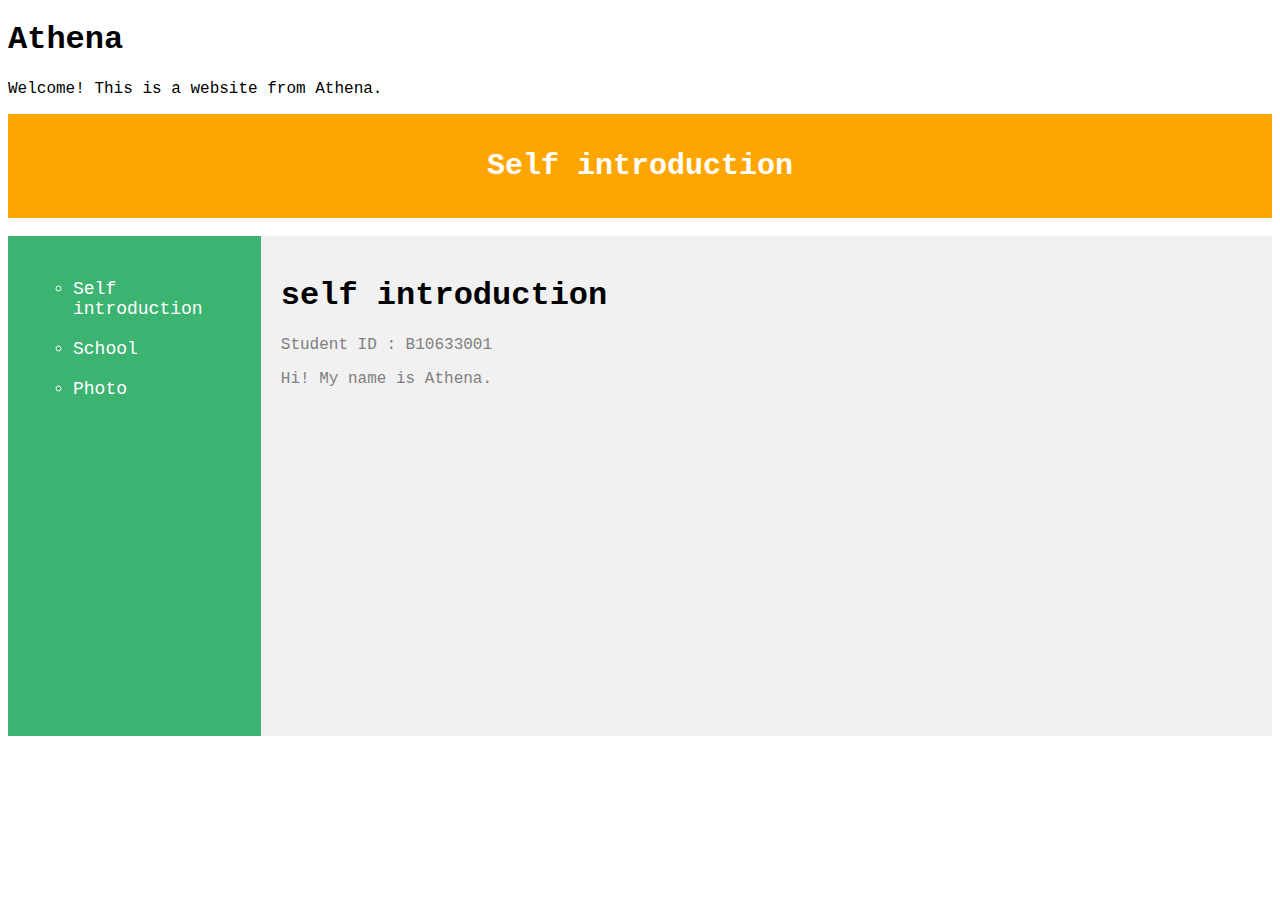
==== index.html @ b570f8cf "athena" ====
<!DOCTYPE html>
<html>
<head>
<meta name="viewport" content="width=device-width, initial-scale=1.0">
<title>Athena</title>
</head>
<body>
<meta charset="UTF-8">
<link rel="stylesheet" href="css.css">

<h1>Athena</h1>
<p>Welcome! This is a website from Athena.</p>

<header>
  <h2>Self introduction</h2>
</header>

<br>

<section>
  <nav>
    <ul style="list-style-type:circle;color: white;">
      <li><a href="index.html" style="color:white;">Self introduction</a></li>
      <br>
      <li><a href="practice2.html" style="color:white;">School</a></li>
      <br>
      <li><a href="practice3.html" style="color:white;">Photo</a></li>
    </ul>
  </nav>

  <article>
    <h1>self introduction</h1>
    <p class = "ID" >Student ID : B10633001</p>
    <p class = "ID" >Hi! My name is Athena.</p>
  </article>
</section>

</body>
</html>
---- css.css ----
a {
    text-decoration:none;
}

body {
  font-family:courier;
}
p {
  color: black;
}

p.ID {
  font-family:courier;
  color: gray;
}

* {
  box-sizing: border-box;
}

header {
  background-color: orange;
  padding: 10px;
  text-align: center;
  font-size: 20px;
  color: white;
}

nav {
  float: left;
  width: 20%;
  height: 500px;
  background: mediumseagreen;
  padding: 25px;
  font-size: 18px;
}

article {
  float: left;
  padding: 20px;
  width: 80%;
  background-color: #f1f1f1;
  height: 500px;
}

section:after {
  content: "";
  display: table;
  clear: both;
}

@media only screen and (max-width:1000px) {
  nav {
    width:100%;
    height:200px;
  }
  article, section {
    width:100%;

  }
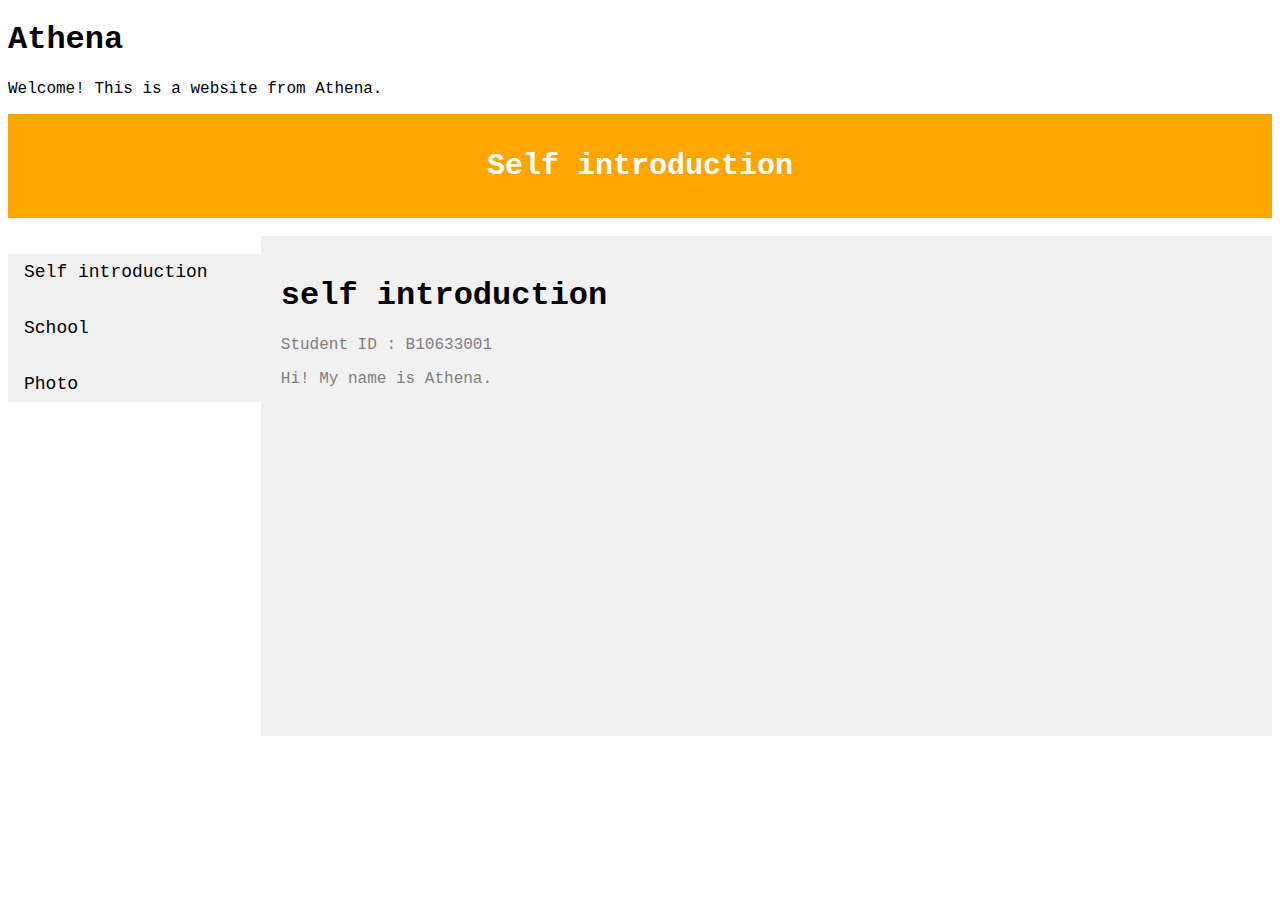
==== commit bdcce671: "athena" ====
--- a/index.html
+++ b/index.html
@@ -19,12 +19,12 @@
 
 <section>
   <nav>
-    <ul style="list-style-type:circle;color: white;">
-      <li><a href="index.html" style="color:white;">Self introduction</a></li>
+    <ul>
+      <li><a href="index.html">Self introduction</a></li>
       <br>
-      <li><a href="practice2.html" style="color:white;">School</a></li>
+      <li><a href="practice2.html">School</a></li>
       <br>
-      <li><a href="practice3.html" style="color:white;">Photo</a></li>
+      <li><a href="practice3.html">Photo</a></li>
     </ul>
   </nav>
 
@@ -36,4 +36,4 @@
 </section>
 
 </body>
-</html>+</html>
--- a/css.css
+++ b/css.css
@@ -30,8 +30,6 @@
   float: left;
   width: 20%;
   height: 500px;
-  background: mediumseagreen;
-  padding: 25px;
   font-size: 18px;
 }
 
@@ -46,7 +44,26 @@
 section:after {
   content: "";
   display: table;
-  clear: both;
+  clear: both
+}
+
+ul {
+  list-style-type: none;
+  padding: 0;
+  width: 100%;
+  background-color: #f1f1f1;
+}
+
+li a {
+  display: block;
+  color: #000;
+  padding: 8px 16px;
+  text-decoration: none;
+}
+
+li a:hover {
+  background-color: #555;
+  color: white;
 }
 
 @media only screen and (max-width:1000px) {
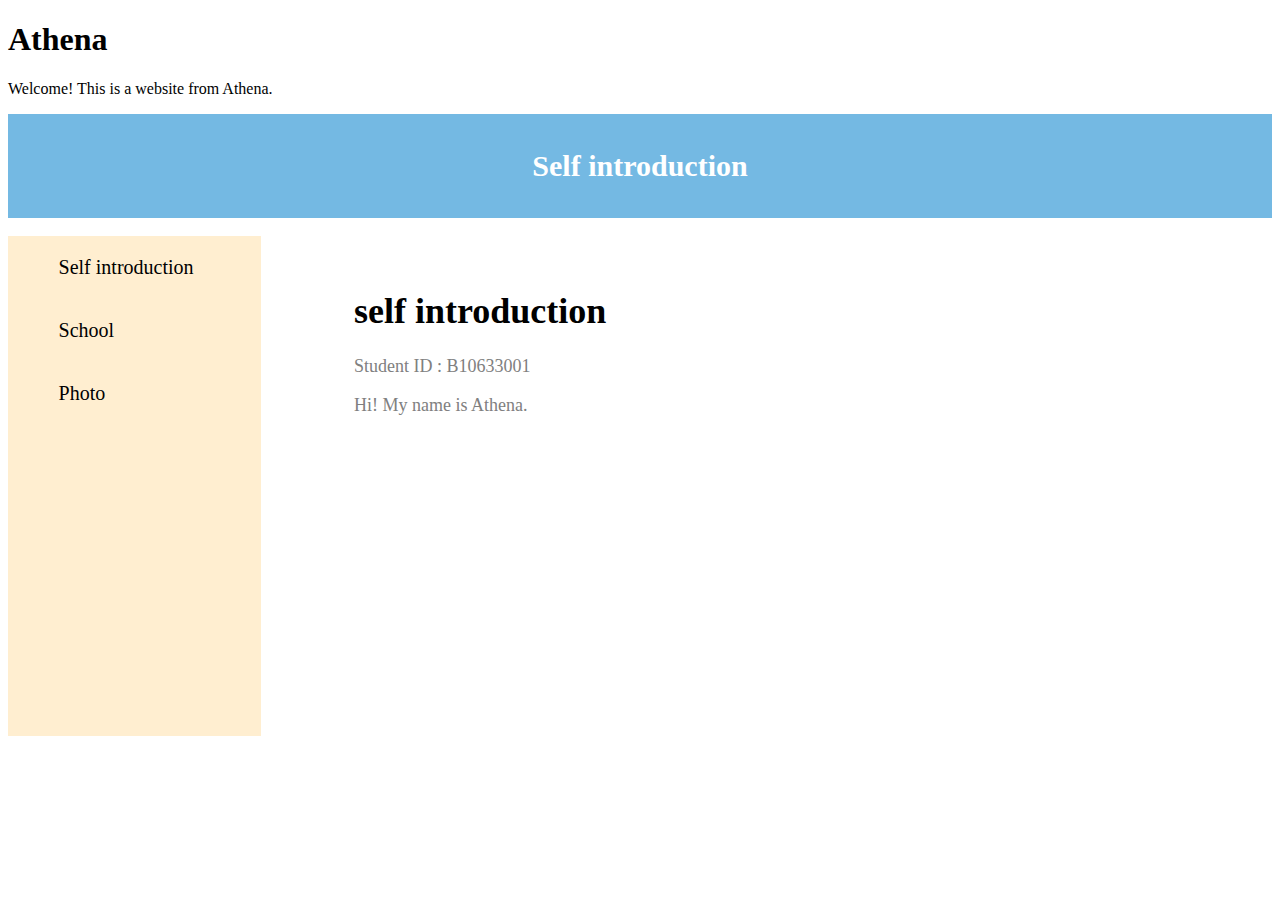
==== commit 170e319a: "athena" ====
--- a/index.html
+++ b/index.html
@@ -21,9 +21,7 @@
   <nav>
     <ul>
       <li><a href="index.html">Self introduction</a></li>
-      <br>
       <li><a href="practice2.html">School</a></li>
-      <br>
       <li><a href="practice3.html">Photo</a></li>
     </ul>
   </nav>
--- a/css.css
+++ b/css.css
@@ -1,16 +1,12 @@
-a {
-    text-decoration:none;
+body {
+  font-family:verdana;
 }
 
-body {
-  font-family:courier;
-}
 p {
   color: black;
 }
 
 p.ID {
-  font-family:courier;
   color: gray;
 }
 
@@ -19,7 +15,7 @@
 }
 
 header {
-  background-color: orange;
+  background-color: #74B9E3;
   padding: 10px;
   text-align: center;
   font-size: 20px;
@@ -29,49 +25,47 @@
 nav {
   float: left;
   width: 20%;
+  padding:0;
+  margin: 0;
   height: 500px;
-  font-size: 18px;
+  font-size: 20px;
+  background-color: #FFEED0;
 }
 
 article {
-  float: left;
-  padding: 20px;
-  width: 80%;
-  background-color: #f1f1f1;
+  float: right;
+  padding: 30px;
+  width: 75%;
+  font-size: 18px;
+  background-color: white;
   height: 500px;
-}
-
-section:after {
-  content: "";
-  display: table;
-  clear: both
 }
 
 ul {
   list-style-type: none;
+  margin: 0;
   padding: 0;
-  width: 100%;
-  background-color: #f1f1f1;
 }
 
 li a {
   display: block;
-  color: #000;
-  padding: 8px 16px;
+  color: black;
+  padding:20px 20%;
   text-decoration: none;
 }
 
 li a:hover {
-  background-color: #555;
+  display: block;
+  padding:20px 20%;
+  background-color: #C2966B;
   color: white;
 }
 
 @media only screen and (max-width:1000px) {
   nav {
     width:100%;
-    height:200px;
+    height:185px;
   }
   article, section {
     width:100%;
-
   }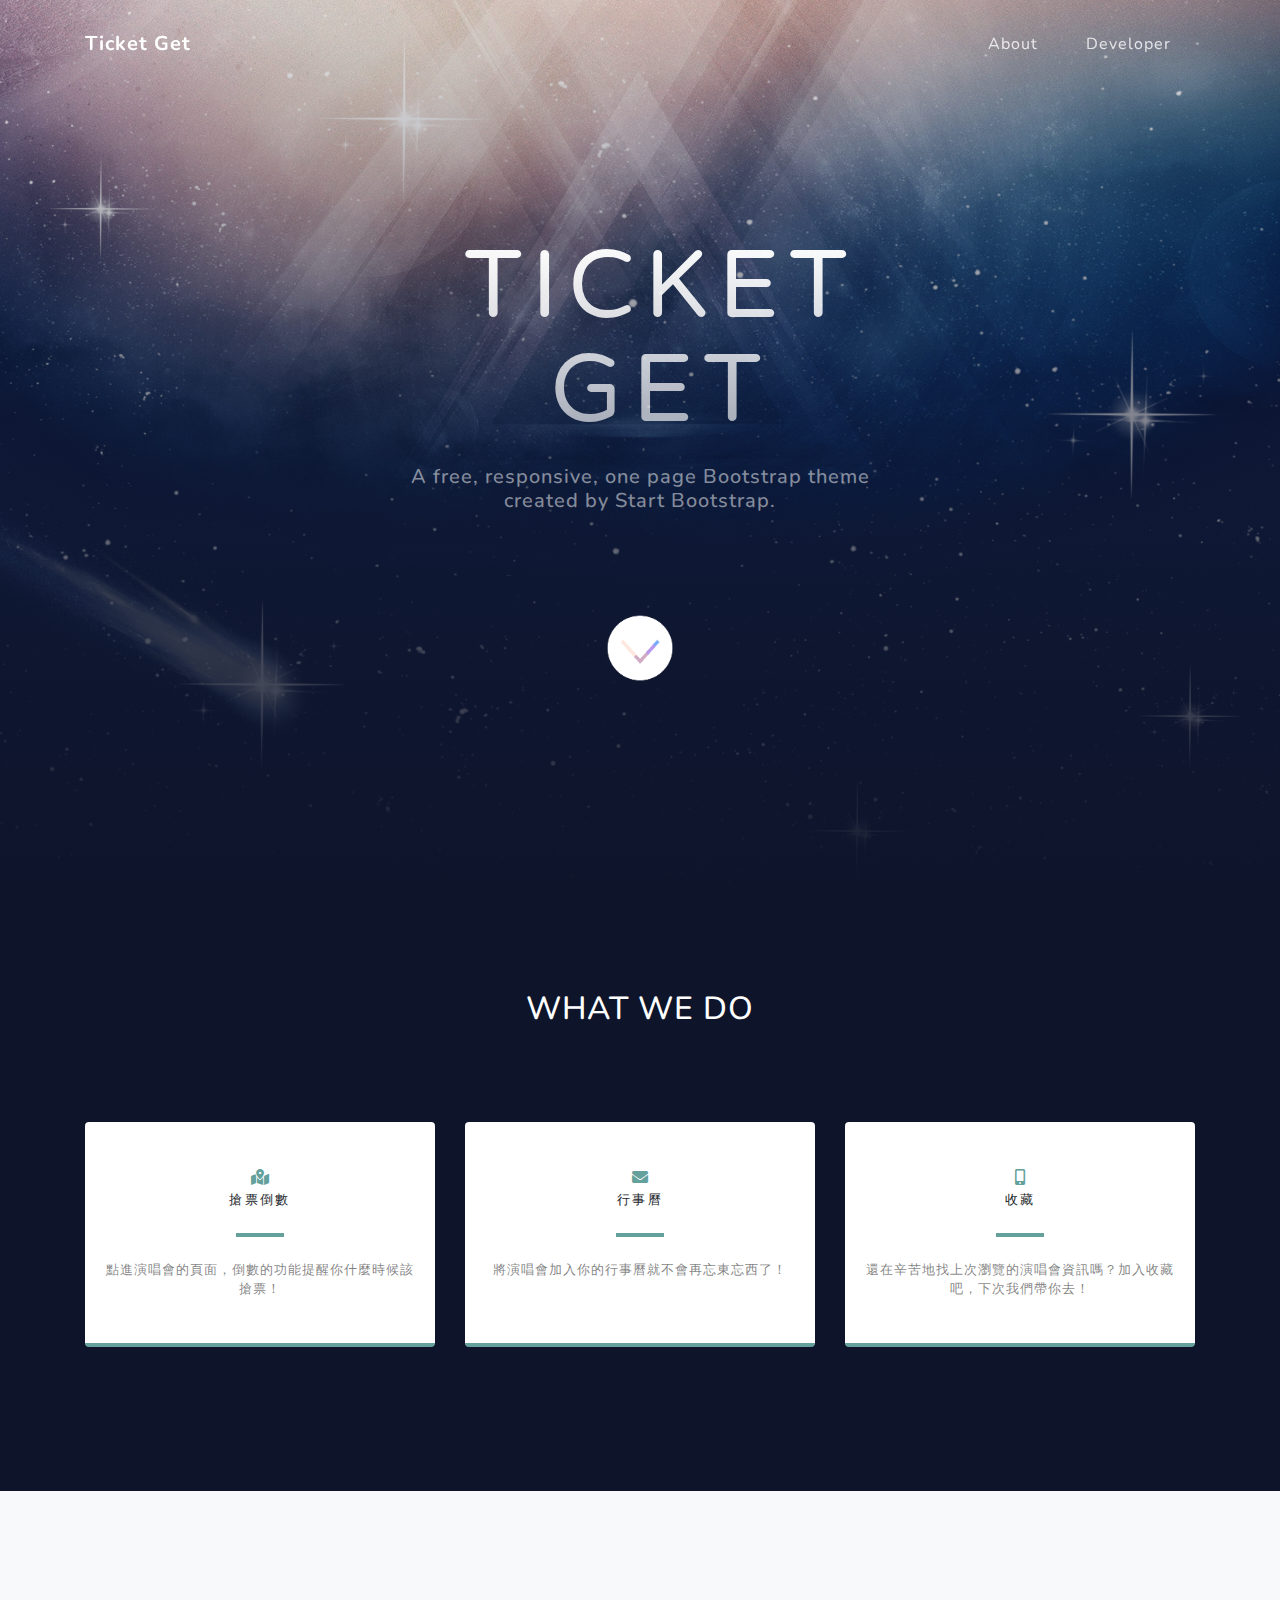
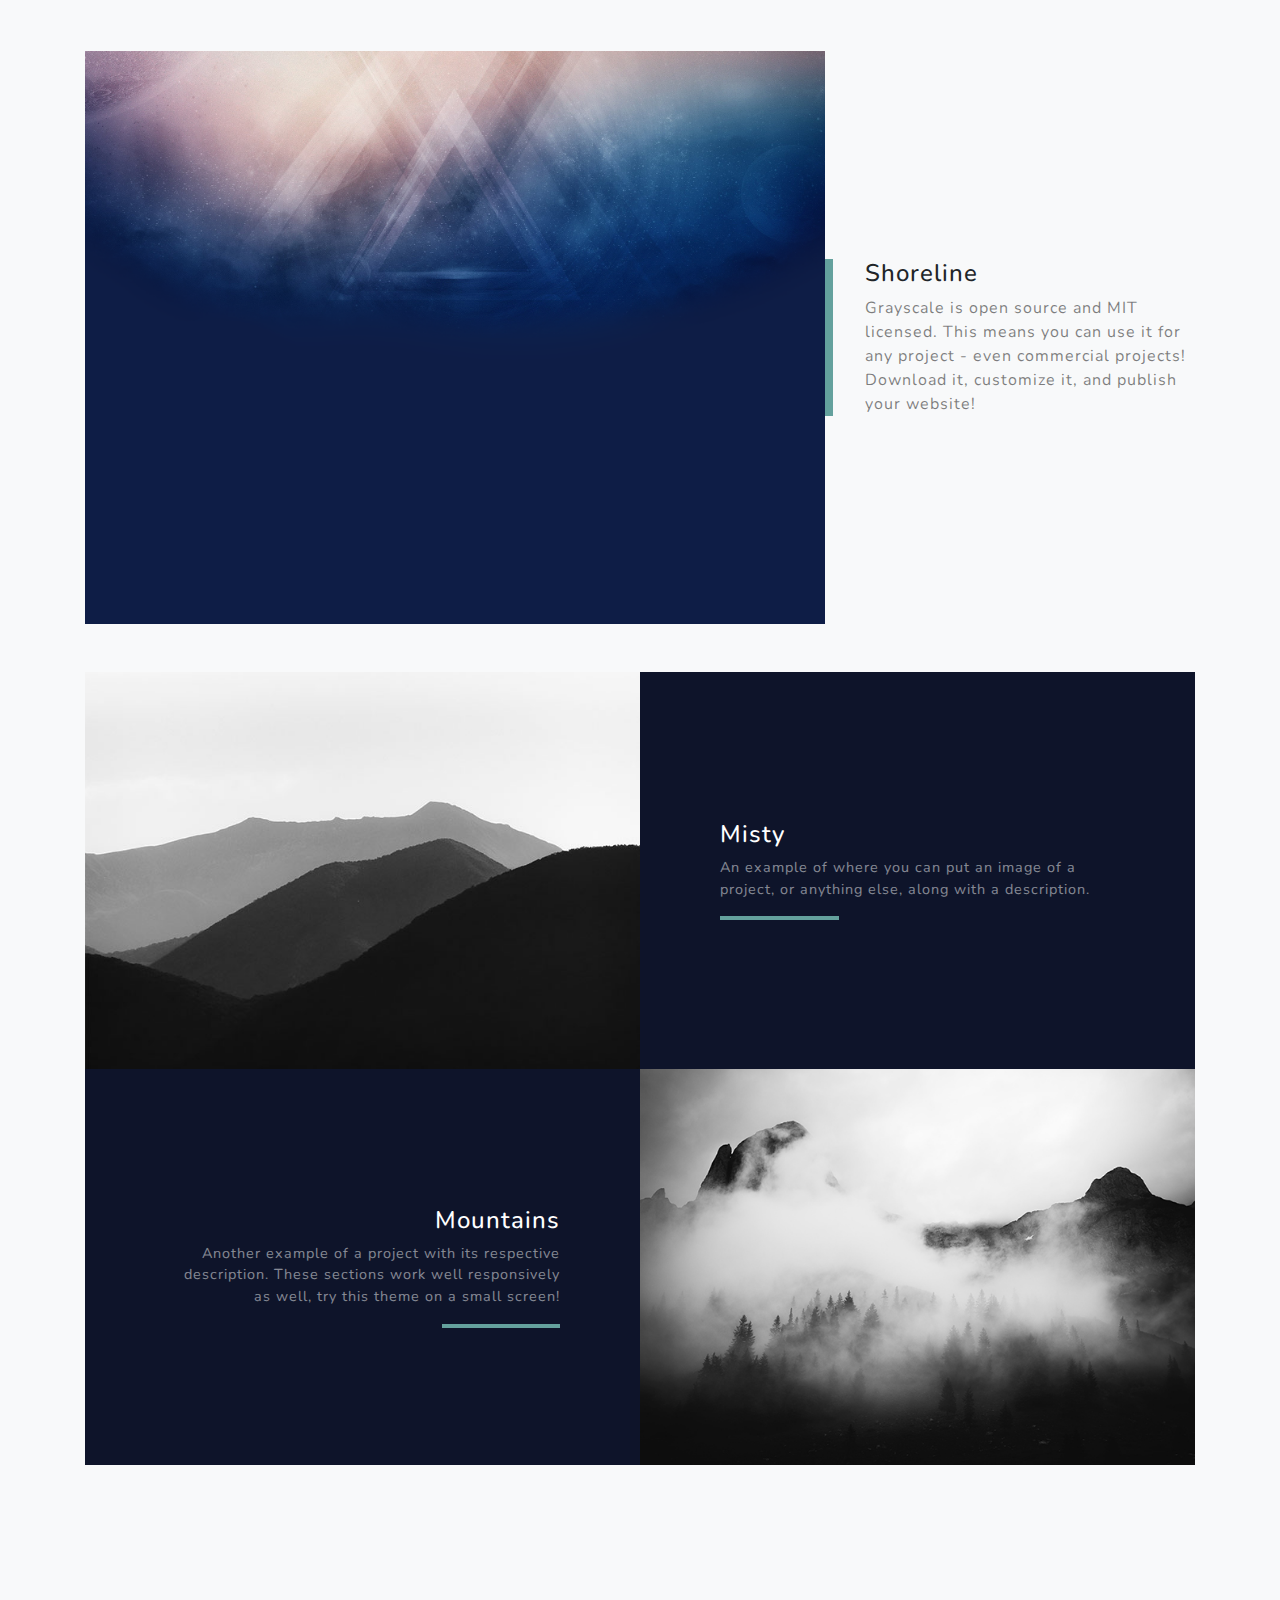
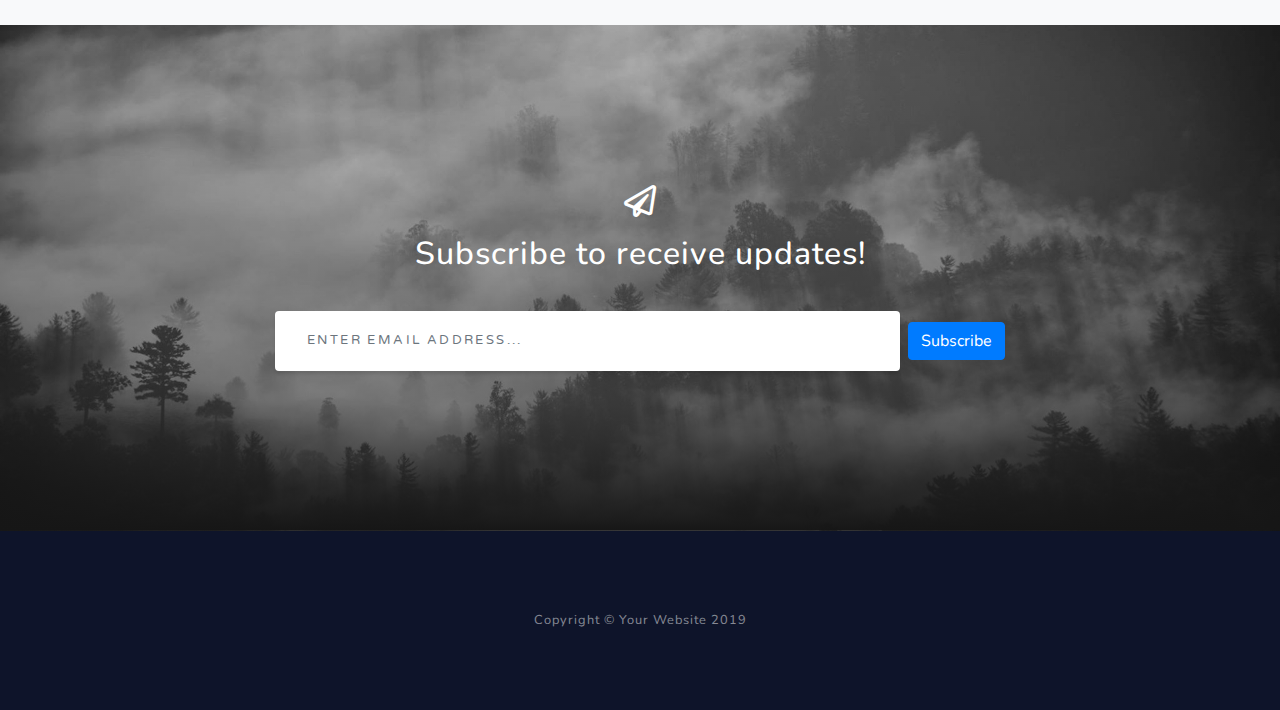
==== commit af3f8620: "athena" ====
--- a/index.html
+++ b/index.html
@@ -1,37 +1,209 @@
 <!DOCTYPE html>
-<html>
+<html lang="en">
+
 <head>
-<meta name="viewport" content="width=device-width, initial-scale=1.0">
-<title>Athena</title>
+
+  <meta charset="utf-8">
+  <meta name="viewport" content="width=device-width, initial-scale=1, shrink-to-fit=no">
+  <meta name="description" content="">
+  <meta name="author" content="">
+
+  <title>Ticket Get</title>
+
+  <!-- Bootstrap core CSS -->
+  <link href="vendor/bootstrap/css/bootstrap.min.css" rel="stylesheet">
+
+  <!-- Custom fonts for this template -->
+  <link href="vendor/fontawesome-free/css/all.min.css" rel="stylesheet">
+  <link href="https://fonts.googleapis.com/css?family=Varela+Round" rel="stylesheet">
+  <link href="https://fonts.googleapis.com/css?family=Nunito:200,200i,300,300i,400,400i,600,600i,700,700i,800,800i,900,900i" rel="stylesheet">
+
+  <!-- Custom styles for this template -->
+  <link href="css/grayscale.min.css" rel="stylesheet">
+
 </head>
-<body>
-<meta charset="UTF-8">
-<link rel="stylesheet" href="css.css">
-
-<h1>Athena</h1>
-<p>Welcome! This is a website from Athena.</p>
-
-<header>
-  <h2>Self introduction</h2>
-</header>
-
-<br>
-
-<section>
-  <nav>
-    <ul>
-      <li><a href="index.html">Self introduction</a></li>
-      <li><a href="practice2.html">School</a></li>
-      <li><a href="practice3.html">Photo</a></li>
-    </ul>
+
+<body id="page-top">
+
+  <!-- Navigation -->
+  <nav class="navbar navbar-expand-lg navbar-light fixed-top" id="mainNav">
+    <div class="container">
+      <a class="navbar-brand js-scroll-trigger" href="#page-top">Ticket Get</a>
+      <button class="navbar-toggler navbar-toggler-right" type="button" data-toggle="collapse" data-target="#navbarResponsive" aria-controls="navbarResponsive" aria-expanded="false" aria-label="Toggle navigation">
+        Menu
+        <i class="fas fa-bars"></i>
+      </button>
+      <div class="collapse navbar-collapse" id="navbarResponsive">
+        <ul class="navbar-nav ml-auto">
+          <li class="nav-item">
+            <a class="nav-link js-scroll-trigger" href="#about">About</a>
+          </li>
+          <li class="nav-item">
+            <a class="nav-link js-scroll-trigger" href="#projects">Developer</a>
+          </li>
+        </ul>
+      </div>
+    </div>
   </nav>
 
-  <article>
-    <h1>self introduction</h1>
-    <p class = "ID" >Student ID : B10633001</p>
-    <p class = "ID" >Hi! My name is Athena.</p>
-  </article>
-</section>
+  <!-- Header -->
+  <header class="masthead">
+    <div class="container d-flex h-100 align-items-center">
+      <div class="mx-auto text-center">
+        <h1 class="mx-auto my-0 text-uppercase">Ticket <br>Get</h1><br>
+        <h2 class="text-white-50 mx-auto mt-2 mb-5">A free, responsive, one page Bootstrap theme created by Start Bootstrap.</h2>
+        <a href="#about" class="js-scroll-trigger" id="slide-bottom"><img src="wpoint.png" width="180px"></a>
+      </div>
+    </div>
+  </header>
+
+  <!-- About Section -->
+  <section id="about" class="about-section text-center">
+    <div class="container">
+      <div class="row">
+        <div class="col-lg-8 mx-auto">
+          <h2 class="text-white mb-4">WHAT WE DO</h2>
+        </div>
+        </div>
+        </div>
+
+    <section class="contact-section bg-black">
+    <div class="container">
+
+      <div class="row">
+
+      <div class="col-md-4 mb-3 mb-md-0">
+          <div class="card py-4 h-100">
+            <div class="card-body text-center">
+              <i class="fas fa-map-marked-alt text-primary mb-2"></i>
+              <h4 class="text-uppercase m-0">搶票倒數</h4>
+              <hr class="my-4">
+              <div class="small text-black-50">點進演唱會的頁面，倒數的功能提醒你什麼時候該搶票！</div>
+            </div>
+          </div>
+        </div>
+
+        <div class="col-md-4 mb-3 mb-md-0">
+          <div class="card py-4 h-100">
+            <div class="card-body text-center">
+              <i class="fas fa-envelope text-primary mb-2"></i>
+              <h4 class="text-uppercase m-0">行事曆</h4>
+              <hr class="my-4">
+              <div class="small text-black-50">
+                <a>將演唱會加入你的行事曆就不會再忘東忘西了！</a>
+              </div>
+            </div>
+          </div>
+        </div>
+
+        <div class="col-md-4 mb-3 mb-md-0">
+          <div class="card py-4 h-100">
+            <div class="card-body text-center">
+              <i class="fas fa-mobile-alt text-primary mb-2"></i>
+              <h4 class="text-uppercase m-0">收藏</h4>
+              <hr class="my-4">
+              <div class="small text-black-50">還在辛苦地找上次瀏覽的演唱會資訊嗎？加入收藏吧，下次我們帶你去！</div>
+            </div>
+          </div>
+        </div>
+
+      </div>
+      </div>
+      <br><br><br><br><br><br>
+  </section>
+
+  <!-- Projects Section -->
+  <section id="projects" class="projects-section bg-light">
+    <div class="container">
+
+      <!-- Featured Project Row -->
+      <div class="row align-items-center no-gutters mb-4 mb-lg-5">
+        <div class="col-xl-8 col-lg-7">
+          <img class="img-fluid mb-3 mb-lg-0" src="img/bg-masthead.jpg" alt="">
+        </div>
+        <div class="col-xl-4 col-lg-5">
+          <div class="featured-text text-center text-lg-left">
+            <h4>Shoreline</h4>
+            <p class="text-black-50 mb-0">Grayscale is open source and MIT licensed. This means you can use it for any project - even commercial projects! Download it, customize it, and publish your website!</p>
+          </div>
+        </div>
+      </div>
+
+      <!-- Project One Row -->
+      <div class="row justify-content-center no-gutters mb-5 mb-lg-0">
+        <div class="col-lg-6">
+          <img class="img-fluid" src="img/demo-image-01.jpg" alt="">
+        </div>
+        <div class="col-lg-6">
+          <div class="bg-black text-center h-100 project">
+            <div class="d-flex h-100">
+              <div class="project-text w-100 my-auto text-center text-lg-left">
+                <h4 class="text-white">Misty</h4>
+                <p class="mb-0 text-white-50">An example of where you can put an image of a project, or anything else, along with a description.</p>
+                <hr class="d-none d-lg-block mb-0 ml-0">
+              </div>
+            </div>
+          </div>
+        </div>
+      </div>
+
+      <!-- Project Two Row -->
+      <div class="row justify-content-center no-gutters">
+        <div class="col-lg-6">
+          <img class="img-fluid" src="img/demo-image-02.jpg" alt="">
+        </div>
+        <div class="col-lg-6 order-lg-first">
+          <div class="bg-black text-center h-100 project">
+            <div class="d-flex h-100">
+              <div class="project-text w-100 my-auto text-center text-lg-right">
+                <h4 class="text-white">Mountains</h4>
+                <p class="mb-0 text-white-50">Another example of a project with its respective description. These sections work well responsively as well, try this theme on a small screen!</p>
+                <hr class="d-none d-lg-block mb-0 mr-0">
+              </div>
+            </div>
+          </div>
+        </div>
+      </div>
+
+    </div>
+  </section>
+
+  <!-- Signup Section -->
+  <section id="signup" class="signup-section">
+    <div class="container">
+      <div class="row">
+        <div class="col-md-10 col-lg-8 mx-auto text-center">
+
+          <i class="far fa-paper-plane fa-2x mb-2 text-white"></i>
+          <h2 class="text-white mb-5">Subscribe to receive updates!</h2>
+
+          <form class="form-inline d-flex">
+            <input type="email" class="form-control flex-fill mr-0 mr-sm-2 mb-3 mb-sm-0" id="inputEmail" placeholder="Enter email address...">
+            <button type="submit" class="btn btn-primary mx-auto">Subscribe</button>
+          </form>
+
+        </div>
+      </div>
+    </div>
+  </section>
+
+  <!-- Footer -->
+  <footer class="bg-black small text-center text-white-50">
+    <div class="container">
+      Copyright &copy; Your Website 2019
+    </div>
+  </footer>
+
+  <!-- Bootstrap core JavaScript -->
+  <script src="vendor/jquery/jquery.min.js"></script>
+  <script src="vendor/bootstrap/js/bootstrap.bundle.min.js"></script>
+
+  <!-- Plugin JavaScript -->
+  <script src="vendor/jquery-easing/jquery.easing.min.js"></script>
+
+  <!-- Custom scripts for this template -->
+  <script src="js/grayscale.min.js"></script>
 
 </body>
+
 </html>
--- a/vendor/fontawesome-free/css/all.min.css
+++ b/vendor/fontawesome-free/css/all.min.css
@@ -0,0 +1,5 @@
+/*!
+ * Font Awesome Free 5.8.1 by @fontawesome - https://fontawesome.com
+ * License - https://fontawesome.com/license/free (Icons: CC BY 4.0, Fonts: SIL OFL 1.1, Code: MIT License)
+ */
+.fa,.fab,.fal,.far,.fas{-moz-osx-font-smoothing:grayscale;-webkit-font-smoothing:antialiased;display:inline-block;font-style:normal;font-variant:normal;text-rendering:auto;line-height:1}.fa-lg{font-size:1.33333em;line-height:.75em;vertical-align:-.0667em}.fa-xs{font-size:.75em}.fa-sm{font-size:.875em}.fa-1x{font-size:1em}.fa-2x{font-size:2em}.fa-3x{font-size:3em}.fa-4x{font-size:4em}.fa-5x{font-size:5em}.fa-6x{font-size:6em}.fa-7x{font-size:7em}.fa-8x{font-size:8em}.fa-9x{font-size:9em}.fa-10x{font-size:10em}.fa-fw{text-align:center;width:1.25em}.fa-ul{list-style-type:none;margin-left:2.5em;padding-left:0}.fa-ul>li{position:relative}.fa-li{left:-2em;position:absolute;text-align:center;width:2em;line-height:inherit}.fa-border{border:.08em solid #eee;border-radius:.1em;padding:.2em .25em .15em}.fa-pull-left{float:left}.fa-pull-right{float:right}.fa.fa-pull-left,.fab.fa-pull-left,.fal.fa-pull-left,.far.fa-pull-left,.fas.fa-pull-left{margin-right:.3em}.fa.fa-pull-right,.fab.fa-pull-right,.fal.fa-pull-right,.far.fa-pull-right,.fas.fa-pull-right{margin-left:.3em}.fa-spin{animation:fa-spin 2s infinite linear}.fa-pulse{animation:fa-spin 1s infinite steps(8)}@keyframes fa-spin{0%{transform:rotate(0deg)}to{transform:rotate(1turn)}}.fa-rotate-90{-ms-filter:"progid:DXImageTransform.Microsoft.BasicImage(rotation=1)";transform:rotate(90deg)}.fa-rotate-180{-ms-filter:"progid:DXImageTransform.Microsoft.BasicImage(rotation=2)";transform:rotate(180deg)}.fa-rotate-270{-ms-filter:"progid:DXImageTransform.Microsoft.BasicImage(rotation=3)";transform:rotate(270deg)}.fa-flip-horizontal{-ms-filter:"progid:DXImageTransform.Microsoft.BasicImage(rotation=0, mirror=1)";transform:scaleX(-1)}.fa-flip-vertical{transform:scaleY(-1)}.fa-flip-both,.fa-flip-horizontal.fa-flip-vertical,.fa-flip-vertical{-ms-filter:"progid:DXImageTransform.Microsoft.BasicImage(rotation=2, mirror=1)"}.fa-flip-both,.fa-flip-horizontal.fa-flip-vertical{transform:scale(-1)}:root .fa-flip-both,:root .fa-flip-horizontal,:root .fa-flip-vertical,:root .fa-rotate-90,:root .fa-rotate-180,:root .fa-rotate-270{filter:none}.fa-stack{display:inline-block;height:2em;line-height:2em;position:relative;vertical-align:middle;width:2.5em}.fa-stack-1x,.fa-stack-2x{left:0;position:absolute;text-align:center;width:100%}.fa-stack-1x{line-height:inherit}.fa-stack-2x{font-size:2em}.fa-inverse{color:#fff}.fa-500px:before{content:"\f26e"}.fa-accessible-icon:before{content:"\f368"}.fa-accusoft:before{content:"\f369"}.fa-acquisitions-incorporated:before{content:"\f6af"}.fa-ad:before{content:"\f641"}.fa-address-book:before{content:"\f2b9"}.fa-address-card:before{content:"\f2bb"}.fa-adjust:before{content:"\f042"}.fa-adn:before{content:"\f170"}.fa-adobe:before{content:"\f778"}.fa-adversal:before{content:"\f36a"}.fa-affiliatetheme:before{content:"\f36b"}.fa-air-freshener:before{content:"\f5d0"}.fa-airbnb:before{content:"\f834"}.fa-algolia:before{content:"\f36c"}.fa-align-center:before{content:"\f037"}.fa-align-justify:before{content:"\f039"}.fa-align-left:before{content:"\f036"}.fa-align-right:before{content:"\f038"}.fa-alipay:before{content:"\f642"}.fa-allergies:before{content:"\f461"}.fa-amazon:before{content:"\f270"}.fa-amazon-pay:before{content:"\f42c"}.fa-ambulance:before{content:"\f0f9"}.fa-american-sign-language-interpreting:before{content:"\f2a3"}.fa-amilia:before{content:"\f36d"}.fa-anchor:before{content:"\f13d"}.fa-android:before{content:"\f17b"}.fa-angellist:before{content:"\f209"}.fa-angle-double-down:before{content:"\f103"}.fa-angle-double-left:before{content:"\f100"}.fa-angle-double-right:before{content:"\f101"}.fa-angle-double-up:before{content:"\f102"}.fa-angle-down:before{content:"\f107"}.fa-angle-left:before{content:"\f104"}.fa-angle-right:before{content:"\f105"}.fa-angle-up:before{content:"\f106"}.fa-angry:before{content:"\f556"}.fa-angrycreative:before{content:"\f36e"}.fa-angular:before{content:"\f420"}.fa-ankh:before{content:"\f644"}.fa-app-store:before{content:"\f36f"}.fa-app-store-ios:before{content:"\f370"}.fa-apper:before{content:"\f371"}.fa-apple:before{content:"\f179"}.fa-apple-alt:before{content:"\f5d1"}.fa-apple-pay:before{content:"\f415"}.fa-archive:before{content:"\f187"}.fa-archway:before{content:"\f557"}.fa-arrow-alt-circle-down:before{content:"\f358"}.fa-arrow-alt-circle-left:before{content:"\f359"}.fa-arrow-alt-circle-right:before{content:"\f35a"}.fa-arrow-alt-circle-up:before{content:"\f35b"}.fa-arrow-circle-down:before{content:"\f0ab"}.fa-arrow-circle-left:before{content:"\f0a8"}.fa-arrow-circle-right:before{content:"\f0a9"}.fa-arrow-circle-up:before{content:"\f0aa"}.fa-arrow-down:before{content:"\f063"}.fa-arrow-left:before{content:"\f060"}.fa-arrow-right:before{content:"\f061"}.fa-arrow-up:before{content:"\f062"}.fa-arrows-alt:before{content:"\f0b2"}.fa-arrows-alt-h:before{content:"\f337"}.fa-arrows-alt-v:before{content:"\f338"}.fa-artstation:before{content:"\f77a"}.fa-assistive-listening-systems:before{content:"\f2a2"}.fa-asterisk:before{content:"\f069"}.fa-asymmetrik:before{content:"\f372"}.fa-at:before{content:"\f1fa"}.fa-atlas:before{content:"\f558"}.fa-atlassian:before{content:"\f77b"}.fa-atom:before{content:"\f5d2"}.fa-audible:before{content:"\f373"}.fa-audio-description:before{content:"\f29e"}.fa-autoprefixer:before{content:"\f41c"}.fa-avianex:before{content:"\f374"}.fa-aviato:before{content:"\f421"}.fa-award:before{content:"\f559"}.fa-aws:before{content:"\f375"}.fa-baby:before{content:"\f77c"}.fa-baby-carriage:before{content:"\f77d"}.fa-backspace:before{content:"\f55a"}.fa-backward:before{content:"\f04a"}.fa-bacon:before{content:"\f7e5"}.fa-balance-scale:before{content:"\f24e"}.fa-ban:before{content:"\f05e"}.fa-band-aid:before{content:"\f462"}.fa-bandcamp:before{content:"\f2d5"}.fa-barcode:before{content:"\f02a"}.fa-bars:before{content:"\f0c9"}.fa-baseball-ball:before{content:"\f433"}.fa-basketball-ball:before{content:"\f434"}.fa-bath:before{content:"\f2cd"}.fa-battery-empty:before{content:"\f244"}.fa-battery-full:before{content:"\f240"}.fa-battery-half:before{content:"\f242"}.fa-battery-quarter:before{content:"\f243"}.fa-battery-three-quarters:before{content:"\f241"}.fa-battle-net:before{content:"\f835"}.fa-bed:before{content:"\f236"}.fa-beer:before{content:"\f0fc"}.fa-behance:before{content:"\f1b4"}.fa-behance-square:before{content:"\f1b5"}.fa-bell:before{content:"\f0f3"}.fa-bell-slash:before{content:"\f1f6"}.fa-bezier-curve:before{content:"\f55b"}.fa-bible:before{content:"\f647"}.fa-bicycle:before{content:"\f206"}.fa-bimobject:before{content:"\f378"}.fa-binoculars:before{content:"\f1e5"}.fa-biohazard:before{content:"\f780"}.fa-birthday-cake:before{content:"\f1fd"}.fa-bitbucket:before{content:"\f171"}.fa-bitcoin:before{content:"\f379"}.fa-bity:before{content:"\f37a"}.fa-black-tie:before{content:"\f27e"}.fa-blackberry:before{content:"\f37b"}.fa-blender:before{content:"\f517"}.fa-blender-phone:before{content:"\f6b6"}.fa-blind:before{content:"\f29d"}.fa-blog:before{content:"\f781"}.fa-blogger:before{content:"\f37c"}.fa-blogger-b:before{content:"\f37d"}.fa-bluetooth:before{content:"\f293"}.fa-bluetooth-b:before{content:"\f294"}.fa-bold:before{content:"\f032"}.fa-bolt:before{content:"\f0e7"}.fa-bomb:before{content:"\f1e2"}.fa-bone:before{content:"\f5d7"}.fa-bong:before{content:"\f55c"}.fa-book:before{content:"\f02d"}.fa-book-dead:before{content:"\f6b7"}.fa-book-medical:before{content:"\f7e6"}.fa-book-open:before{content:"\f518"}.fa-book-reader:before{content:"\f5da"}.fa-bookmark:before{content:"\f02e"}.fa-bootstrap:before{content:"\f836"}.fa-bowling-ball:before{content:"\f436"}.fa-box:before{content:"\f466"}.fa-box-open:before{content:"\f49e"}.fa-boxes:before{content:"\f468"}.fa-braille:before{content:"\f2a1"}.fa-brain:before{content:"\f5dc"}.fa-bread-slice:before{content:"\f7ec"}.fa-briefcase:before{content:"\f0b1"}.fa-briefcase-medical:before{content:"\f469"}.fa-broadcast-tower:before{content:"\f519"}.fa-broom:before{content:"\f51a"}.fa-brush:before{content:"\f55d"}.fa-btc:before{content:"\f15a"}.fa-buffer:before{content:"\f837"}.fa-bug:before{content:"\f188"}.fa-building:before{content:"\f1ad"}.fa-bullhorn:before{content:"\f0a1"}.fa-bullseye:before{content:"\f140"}.fa-burn:before{content:"\f46a"}.fa-buromobelexperte:before{content:"\f37f"}.fa-bus:before{content:"\f207"}.fa-bus-alt:before{content:"\f55e"}.fa-business-time:before{content:"\f64a"}.fa-buysellads:before{content:"\f20d"}.fa-calculator:before{content:"\f1ec"}.fa-calendar:before{content:"\f133"}.fa-calendar-alt:before{content:"\f073"}.fa-calendar-check:before{content:"\f274"}.fa-calendar-day:before{content:"\f783"}.fa-calendar-minus:before{content:"\f272"}.fa-calendar-plus:before{content:"\f271"}.fa-calendar-times:before{content:"\f273"}.fa-calendar-week:before{content:"\f784"}.fa-camera:before{content:"\f030"}.fa-camera-retro:before{content:"\f083"}.fa-campground:before{content:"\f6bb"}.fa-canadian-maple-leaf:before{content:"\f785"}.fa-candy-cane:before{content:"\f786"}.fa-cannabis:before{content:"\f55f"}.fa-capsules:before{content:"\f46b"}.fa-car:before{content:"\f1b9"}.fa-car-alt:before{content:"\f5de"}.fa-car-battery:before{content:"\f5df"}.fa-car-crash:before{content:"\f5e1"}.fa-car-side:before{content:"\f5e4"}.fa-caret-down:before{content:"\f0d7"}.fa-caret-left:before{content:"\f0d9"}.fa-caret-right:before{content:"\f0da"}.fa-caret-square-down:before{content:"\f150"}.fa-caret-square-left:before{content:"\f191"}.fa-caret-square-right:before{content:"\f152"}.fa-caret-square-up:before{content:"\f151"}.fa-caret-up:before{content:"\f0d8"}.fa-carrot:before{content:"\f787"}.fa-cart-arrow-down:before{content:"\f218"}.fa-cart-plus:before{content:"\f217"}.fa-cash-register:before{content:"\f788"}.fa-cat:before{content:"\f6be"}.fa-cc-amazon-pay:before{content:"\f42d"}.fa-cc-amex:before{content:"\f1f3"}.fa-cc-apple-pay:before{content:"\f416"}.fa-cc-diners-club:before{content:"\f24c"}.fa-cc-discover:before{content:"\f1f2"}.fa-cc-jcb:before{content:"\f24b"}.fa-cc-mastercard:before{content:"\f1f1"}.fa-cc-paypal:before{content:"\f1f4"}.fa-cc-stripe:before{content:"\f1f5"}.fa-cc-visa:before{content:"\f1f0"}.fa-centercode:before{content:"\f380"}.fa-centos:before{content:"\f789"}.fa-certificate:before{content:"\f0a3"}.fa-chair:before{content:"\f6c0"}.fa-chalkboard:before{content:"\f51b"}.fa-chalkboard-teacher:before{content:"\f51c"}.fa-charging-station:before{content:"\f5e7"}.fa-chart-area:before{content:"\f1fe"}.fa-chart-bar:before{content:"\f080"}.fa-chart-line:before{content:"\f201"}.fa-chart-pie:before{content:"\f200"}.fa-check:before{content:"\f00c"}.fa-check-circle:before{content:"\f058"}.fa-check-double:before{content:"\f560"}.fa-check-square:before{content:"\f14a"}.fa-cheese:before{content:"\f7ef"}.fa-chess:before{content:"\f439"}.fa-chess-bishop:before{content:"\f43a"}.fa-chess-board:before{content:"\f43c"}.fa-chess-king:before{content:"\f43f"}.fa-chess-knight:before{content:"\f441"}.fa-chess-pawn:before{content:"\f443"}.fa-chess-queen:before{content:"\f445"}.fa-chess-rook:before{content:"\f447"}.fa-chevron-circle-down:before{content:"\f13a"}.fa-chevron-circle-left:before{content:"\f137"}.fa-chevron-circle-right:before{content:"\f138"}.fa-chevron-circle-up:before{content:"\f139"}.fa-chevron-down:before{content:"\f078"}.fa-chevron-left:before{content:"\f053"}.fa-chevron-right:before{content:"\f054"}.fa-chevron-up:before{content:"\f077"}.fa-child:before{content:"\f1ae"}.fa-chrome:before{content:"\f268"}.fa-chromecast:before{content:"\f838"}.fa-church:before{content:"\f51d"}.fa-circle:before{content:"\f111"}.fa-circle-notch:before{content:"\f1ce"}.fa-city:before{content:"\f64f"}.fa-clinic-medical:before{content:"\f7f2"}.fa-clipboard:before{content:"\f328"}.fa-clipboard-check:before{content:"\f46c"}.fa-clipboard-list:before{content:"\f46d"}.fa-clock:before{content:"\f017"}.fa-clone:before{content:"\f24d"}.fa-closed-captioning:before{content:"\f20a"}.fa-cloud:before{content:"\f0c2"}.fa-cloud-download-alt:before{content:"\f381"}.fa-cloud-meatball:before{content:"\f73b"}.fa-cloud-moon:before{content:"\f6c3"}.fa-cloud-moon-rain:before{content:"\f73c"}.fa-cloud-rain:before{content:"\f73d"}.fa-cloud-showers-heavy:before{content:"\f740"}.fa-cloud-sun:before{content:"\f6c4"}.fa-cloud-sun-rain:before{content:"\f743"}.fa-cloud-upload-alt:before{content:"\f382"}.fa-cloudscale:before{content:"\f383"}.fa-cloudsmith:before{content:"\f384"}.fa-cloudversify:before{content:"\f385"}.fa-cocktail:before{content:"\f561"}.fa-code:before{content:"\f121"}.fa-code-branch:before{content:"\f126"}.fa-codepen:before{content:"\f1cb"}.fa-codiepie:before{content:"\f284"}.fa-coffee:before{content:"\f0f4"}.fa-cog:before{content:"\f013"}.fa-cogs:before{content:"\f085"}.fa-coins:before{content:"\f51e"}.fa-columns:before{content:"\f0db"}.fa-comment:before{content:"\f075"}.fa-comment-alt:before{content:"\f27a"}.fa-comment-dollar:before{content:"\f651"}.fa-comment-dots:before{content:"\f4ad"}.fa-comment-medical:before{content:"\f7f5"}.fa-comment-slash:before{content:"\f4b3"}.fa-comments:before{content:"\f086"}.fa-comments-dollar:before{content:"\f653"}.fa-compact-disc:before{content:"\f51f"}.fa-compass:before{content:"\f14e"}.fa-compress:before{content:"\f066"}.fa-compress-arrows-alt:before{content:"\f78c"}.fa-concierge-bell:before{content:"\f562"}.fa-confluence:before{content:"\f78d"}.fa-connectdevelop:before{content:"\f20e"}.fa-contao:before{content:"\f26d"}.fa-cookie:before{content:"\f563"}.fa-cookie-bite:before{content:"\f564"}.fa-copy:before{content:"\f0c5"}.fa-copyright:before{content:"\f1f9"}.fa-couch:before{content:"\f4b8"}.fa-cpanel:before{content:"\f388"}.fa-creative-commons:before{content:"\f25e"}.fa-creative-commons-by:before{content:"\f4e7"}.fa-creative-commons-nc:before{content:"\f4e8"}.fa-creative-commons-nc-eu:before{content:"\f4e9"}.fa-creative-commons-nc-jp:before{content:"\f4ea"}.fa-creative-commons-nd:before{content:"\f4eb"}.fa-creative-commons-pd:before{content:"\f4ec"}.fa-creative-commons-pd-alt:before{content:"\f4ed"}.fa-creative-commons-remix:before{content:"\f4ee"}.fa-creative-commons-sa:before{content:"\f4ef"}.fa-creative-commons-sampling:before{content:"\f4f0"}.fa-creative-commons-sampling-plus:before{content:"\f4f1"}.fa-creative-commons-share:before{content:"\f4f2"}.fa-creative-commons-zero:before{content:"\f4f3"}.fa-credit-card:before{content:"\f09d"}.fa-critical-role:before{content:"\f6c9"}.fa-crop:before{content:"\f125"}.fa-crop-alt:before{content:"\f565"}.fa-cross:before{content:"\f654"}.fa-crosshairs:before{content:"\f05b"}.fa-crow:before{content:"\f520"}.fa-crown:before{content:"\f521"}.fa-crutch:before{content:"\f7f7"}.fa-css3:before{content:"\f13c"}.fa-css3-alt:before{content:"\f38b"}.fa-cube:before{content:"\f1b2"}.fa-cubes:before{content:"\f1b3"}.fa-cut:before{content:"\f0c4"}.fa-cuttlefish:before{content:"\f38c"}.fa-d-and-d:before{content:"\f38d"}.fa-d-and-d-beyond:before{content:"\f6ca"}.fa-dashcube:before{content:"\f210"}.fa-database:before{content:"\f1c0"}.fa-deaf:before{content:"\f2a4"}.fa-delicious:before{content:"\f1a5"}.fa-democrat:before{content:"\f747"}.fa-deploydog:before{content:"\f38e"}.fa-deskpro:before{content:"\f38f"}.fa-desktop:before{content:"\f108"}.fa-dev:before{content:"\f6cc"}.fa-deviantart:before{content:"\f1bd"}.fa-dharmachakra:before{content:"\f655"}.fa-dhl:before{content:"\f790"}.fa-diagnoses:before{content:"\f470"}.fa-diaspora:before{content:"\f791"}.fa-dice:before{content:"\f522"}.fa-dice-d20:before{content:"\f6cf"}.fa-dice-d6:before{content:"\f6d1"}.fa-dice-five:before{content:"\f523"}.fa-dice-four:before{content:"\f524"}.fa-dice-one:before{content:"\f525"}.fa-dice-six:before{content:"\f526"}.fa-dice-three:before{content:"\f527"}.fa-dice-two:before{content:"\f528"}.fa-digg:before{content:"\f1a6"}.fa-digital-ocean:before{content:"\f391"}.fa-digital-tachograph:before{content:"\f566"}.fa-directions:before{content:"\f5eb"}.fa-discord:before{content:"\f392"}.fa-discourse:before{content:"\f393"}.fa-divide:before{content:"\f529"}.fa-dizzy:before{content:"\f567"}.fa-dna:before{content:"\f471"}.fa-dochub:before{content:"\f394"}.fa-docker:before{content:"\f395"}.fa-dog:before{content:"\f6d3"}.fa-dollar-sign:before{content:"\f155"}.fa-dolly:before{content:"\f472"}.fa-dolly-flatbed:before{content:"\f474"}.fa-donate:before{content:"\f4b9"}.fa-door-closed:before{content:"\f52a"}.fa-door-open:before{content:"\f52b"}.fa-dot-circle:before{content:"\f192"}.fa-dove:before{content:"\f4ba"}.fa-download:before{content:"\f019"}.fa-draft2digital:before{content:"\f396"}.fa-drafting-compass:before{content:"\f568"}.fa-dragon:before{content:"\f6d5"}.fa-draw-polygon:before{content:"\f5ee"}.fa-dribbble:before{content:"\f17d"}.fa-dribbble-square:before{content:"\f397"}.fa-dropbox:before{content:"\f16b"}.fa-drum:before{content:"\f569"}.fa-drum-steelpan:before{content:"\f56a"}.fa-drumstick-bite:before{content:"\f6d7"}.fa-drupal:before{content:"\f1a9"}.fa-dumbbell:before{content:"\f44b"}.fa-dumpster:before{content:"\f793"}.fa-dumpster-fire:before{content:"\f794"}.fa-dungeon:before{content:"\f6d9"}.fa-dyalog:before{content:"\f399"}.fa-earlybirds:before{content:"\f39a"}.fa-ebay:before{content:"\f4f4"}.fa-edge:before{content:"\f282"}.fa-edit:before{content:"\f044"}.fa-egg:before{content:"\f7fb"}.fa-eject:before{content:"\f052"}.fa-elementor:before{content:"\f430"}.fa-ellipsis-h:before{content:"\f141"}.fa-ellipsis-v:before{content:"\f142"}.fa-ello:before{content:"\f5f1"}.fa-ember:before{content:"\f423"}.fa-empire:before{content:"\f1d1"}.fa-envelope:before{content:"\f0e0"}.fa-envelope-open:before{content:"\f2b6"}.fa-envelope-open-text:before{content:"\f658"}.fa-envelope-square:before{content:"\f199"}.fa-envira:before{content:"\f299"}.fa-equals:before{content:"\f52c"}.fa-eraser:before{content:"\f12d"}.fa-erlang:before{content:"\f39d"}.fa-ethereum:before{content:"\f42e"}.fa-ethernet:before{content:"\f796"}.fa-etsy:before{content:"\f2d7"}.fa-euro-sign:before{content:"\f153"}.fa-evernote:before{content:"\f839"}.fa-exchange-alt:before{content:"\f362"}.fa-exclamation:before{content:"\f12a"}.fa-exclamation-circle:before{content:"\f06a"}.fa-exclamation-triangle:before{content:"\f071"}.fa-expand:before{content:"\f065"}.fa-expand-arrows-alt:before{content:"\f31e"}.fa-expeditedssl:before{content:"\f23e"}.fa-external-link-alt:before{content:"\f35d"}.fa-external-link-square-alt:before{content:"\f360"}.fa-eye:before{content:"\f06e"}.fa-eye-dropper:before{content:"\f1fb"}.fa-eye-slash:before{content:"\f070"}.fa-facebook:before{content:"\f09a"}.fa-facebook-f:before{content:"\f39e"}.fa-facebook-messenger:before{content:"\f39f"}.fa-facebook-square:before{content:"\f082"}.fa-fantasy-flight-games:before{content:"\f6dc"}.fa-fast-backward:before{content:"\f049"}.fa-fast-forward:before{content:"\f050"}.fa-fax:before{content:"\f1ac"}.fa-feather:before{content:"\f52d"}.fa-feather-alt:before{content:"\f56b"}.fa-fedex:before{content:"\f797"}.fa-fedora:before{content:"\f798"}.fa-female:before{content:"\f182"}.fa-fighter-jet:before{content:"\f0fb"}.fa-figma:before{content:"\f799"}.fa-file:before{content:"\f15b"}.fa-file-alt:before{content:"\f15c"}.fa-file-archive:before{content:"\f1c6"}.fa-file-audio:before{content:"\f1c7"}.fa-file-code:before{content:"\f1c9"}.fa-file-contract:before{content:"\f56c"}.fa-file-csv:before{content:"\f6dd"}.fa-file-download:before{content:"\f56d"}.fa-file-excel:before{content:"\f1c3"}.fa-file-export:before{content:"\f56e"}.fa-file-image:before{content:"\f1c5"}.fa-file-import:before{content:"\f56f"}.fa-file-invoice:before{content:"\f570"}.fa-file-invoice-dollar:before{content:"\f571"}.fa-file-medical:before{content:"\f477"}.fa-file-medical-alt:before{content:"\f478"}.fa-file-pdf:before{content:"\f1c1"}.fa-file-powerpoint:before{content:"\f1c4"}.fa-file-prescription:before{content:"\f572"}.fa-file-signature:before{content:"\f573"}.fa-file-upload:before{content:"\f574"}.fa-file-video:before{content:"\f1c8"}.fa-file-word:before{content:"\f1c2"}.fa-fill:before{content:"\f575"}.fa-fill-drip:before{content:"\f576"}.fa-film:before{content:"\f008"}.fa-filter:before{content:"\f0b0"}.fa-fingerprint:before{content:"\f577"}.fa-fire:before{content:"\f06d"}.fa-fire-alt:before{content:"\f7e4"}.fa-fire-extinguisher:before{content:"\f134"}.fa-firefox:before{content:"\f269"}.fa-first-aid:before{content:"\f479"}.fa-first-order:before{content:"\f2b0"}.fa-first-order-alt:before{content:"\f50a"}.fa-firstdraft:before{content:"\f3a1"}.fa-fish:before{content:"\f578"}.fa-fist-raised:before{content:"\f6de"}.fa-flag:before{content:"\f024"}.fa-flag-checkered:before{content:"\f11e"}.fa-flag-usa:before{content:"\f74d"}.fa-flask:before{content:"\f0c3"}.fa-flickr:before{content:"\f16e"}.fa-flipboard:before{content:"\f44d"}.fa-flushed:before{content:"\f579"}.fa-fly:before{content:"\f417"}.fa-folder:before{content:"\f07b"}.fa-folder-minus:before{content:"\f65d"}.fa-folder-open:before{content:"\f07c"}.fa-folder-plus:before{content:"\f65e"}.fa-font:before{content:"\f031"}.fa-font-awesome:before{content:"\f2b4"}.fa-font-awesome-alt:before{content:"\f35c"}.fa-font-awesome-flag:before{content:"\f425"}.fa-font-awesome-logo-full:before{content:"\f4e6"}.fa-fonticons:before{content:"\f280"}.fa-fonticons-fi:before{content:"\f3a2"}.fa-football-ball:before{content:"\f44e"}.fa-fort-awesome:before{content:"\f286"}.fa-fort-awesome-alt:before{content:"\f3a3"}.fa-forumbee:before{content:"\f211"}.fa-forward:before{content:"\f04e"}.fa-foursquare:before{content:"\f180"}.fa-free-code-camp:before{content:"\f2c5"}.fa-freebsd:before{content:"\f3a4"}.fa-frog:before{content:"\f52e"}.fa-frown:before{content:"\f119"}.fa-frown-open:before{content:"\f57a"}.fa-fulcrum:before{content:"\f50b"}.fa-funnel-dollar:before{content:"\f662"}.fa-futbol:before{content:"\f1e3"}.fa-galactic-republic:before{content:"\f50c"}.fa-galactic-senate:before{content:"\f50d"}.fa-gamepad:before{content:"\f11b"}.fa-gas-pump:before{content:"\f52f"}.fa-gavel:before{content:"\f0e3"}.fa-gem:before{content:"\f3a5"}.fa-genderless:before{content:"\f22d"}.fa-get-pocket:before{content:"\f265"}.fa-gg:before{content:"\f260"}.fa-gg-circle:before{content:"\f261"}.fa-ghost:before{content:"\f6e2"}.fa-gift:before{content:"\f06b"}.fa-gifts:before{content:"\f79c"}.fa-git:before{content:"\f1d3"}.fa-git-square:before{content:"\f1d2"}.fa-github:before{content:"\f09b"}.fa-github-alt:before{content:"\f113"}.fa-github-square:before{content:"\f092"}.fa-gitkraken:before{content:"\f3a6"}.fa-gitlab:before{content:"\f296"}.fa-gitter:before{content:"\f426"}.fa-glass-cheers:before{content:"\f79f"}.fa-glass-martini:before{content:"\f000"}.fa-glass-martini-alt:before{content:"\f57b"}.fa-glass-whiskey:before{content:"\f7a0"}.fa-glasses:before{content:"\f530"}.fa-glide:before{content:"\f2a5"}.fa-glide-g:before{content:"\f2a6"}.fa-globe:before{content:"\f0ac"}.fa-globe-africa:before{content:"\f57c"}.fa-globe-americas:before{content:"\f57d"}.fa-globe-asia:before{content:"\f57e"}.fa-globe-europe:before{content:"\f7a2"}.fa-gofore:before{content:"\f3a7"}.fa-golf-ball:before{content:"\f450"}.fa-goodreads:before{content:"\f3a8"}.fa-goodreads-g:before{content:"\f3a9"}.fa-google:before{content:"\f1a0"}.fa-google-drive:before{content:"\f3aa"}.fa-google-play:before{content:"\f3ab"}.fa-google-plus:before{content:"\f2b3"}.fa-google-plus-g:before{content:"\f0d5"}.fa-google-plus-square:before{content:"\f0d4"}.fa-google-wallet:before{content:"\f1ee"}.fa-gopuram:before{content:"\f664"}.fa-graduation-cap:before{content:"\f19d"}.fa-gratipay:before{content:"\f184"}.fa-grav:before{content:"\f2d6"}.fa-greater-than:before{content:"\f531"}.fa-greater-than-equal:before{content:"\f532"}.fa-grimace:before{content:"\f57f"}.fa-grin:before{content:"\f580"}.fa-grin-alt:before{content:"\f581"}.fa-grin-beam:before{content:"\f582"}.fa-grin-beam-sweat:before{content:"\f583"}.fa-grin-hearts:before{content:"\f584"}.fa-grin-squint:before{content:"\f585"}.fa-grin-squint-tears:before{content:"\f586"}.fa-grin-stars:before{content:"\f587"}.fa-grin-tears:before{content:"\f588"}.fa-grin-tongue:before{content:"\f589"}.fa-grin-tongue-squint:before{content:"\f58a"}.fa-grin-tongue-wink:before{content:"\f58b"}.fa-grin-wink:before{content:"\f58c"}.fa-grip-horizontal:before{content:"\f58d"}.fa-grip-lines:before{content:"\f7a4"}.fa-grip-lines-vertical:before{content:"\f7a5"}.fa-grip-vertical:before{content:"\f58e"}.fa-gripfire:before{content:"\f3ac"}.fa-grunt:before{content:"\f3ad"}.fa-guitar:before{content:"\f7a6"}.fa-gulp:before{content:"\f3ae"}.fa-h-square:before{content:"\f0fd"}.fa-hacker-news:before{content:"\f1d4"}.fa-hacker-news-square:before{content:"\f3af"}.fa-hackerrank:before{content:"\f5f7"}.fa-hamburger:before{content:"\f805"}.fa-hammer:before{content:"\f6e3"}.fa-hamsa:before{content:"\f665"}.fa-hand-holding:before{content:"\f4bd"}.fa-hand-holding-heart:before{content:"\f4be"}.fa-hand-holding-usd:before{content:"\f4c0"}.fa-hand-lizard:before{content:"\f258"}.fa-hand-middle-finger:before{content:"\f806"}.fa-hand-paper:before{content:"\f256"}.fa-hand-peace:before{content:"\f25b"}.fa-hand-point-down:before{content:"\f0a7"}.fa-hand-point-left:before{content:"\f0a5"}.fa-hand-point-right:before{content:"\f0a4"}.fa-hand-point-up:before{content:"\f0a6"}.fa-hand-pointer:before{content:"\f25a"}.fa-hand-rock:before{content:"\f255"}.fa-hand-scissors:before{content:"\f257"}.fa-hand-spock:before{content:"\f259"}.fa-hands:before{content:"\f4c2"}.fa-hands-helping:before{content:"\f4c4"}.fa-handshake:before{content:"\f2b5"}.fa-hanukiah:before{content:"\f6e6"}.fa-hard-hat:before{content:"\f807"}.fa-hashtag:before{content:"\f292"}.fa-hat-wizard:before{content:"\f6e8"}.fa-haykal:before{content:"\f666"}.fa-hdd:before{content:"\f0a0"}.fa-heading:before{content:"\f1dc"}.fa-headphones:before{content:"\f025"}.fa-headphones-alt:before{content:"\f58f"}.fa-headset:before{content:"\f590"}.fa-heart:before{content:"\f004"}.fa-heart-broken:before{content:"\f7a9"}.fa-heartbeat:before{content:"\f21e"}.fa-helicopter:before{content:"\f533"}.fa-highlighter:before{content:"\f591"}.fa-hiking:before{content:"\f6ec"}.fa-hippo:before{content:"\f6ed"}.fa-hips:before{content:"\f452"}.fa-hire-a-helper:before{content:"\f3b0"}.fa-history:before{content:"\f1da"}.fa-hockey-puck:before{content:"\f453"}.fa-holly-berry:before{content:"\f7aa"}.fa-home:before{content:"\f015"}.fa-hooli:before{content:"\f427"}.fa-hornbill:before{content:"\f592"}.fa-horse:before{content:"\f6f0"}.fa-horse-head:before{content:"\f7ab"}.fa-hospital:before{content:"\f0f8"}.fa-hospital-alt:before{content:"\f47d"}.fa-hospital-symbol:before{content:"\f47e"}.fa-hot-tub:before{content:"\f593"}.fa-hotdog:before{content:"\f80f"}.fa-hotel:before{content:"\f594"}.fa-hotjar:before{content:"\f3b1"}.fa-hourglass:before{content:"\f254"}.fa-hourglass-end:before{content:"\f253"}.fa-hourglass-half:before{content:"\f252"}.fa-hourglass-start:before{content:"\f251"}.fa-house-damage:before{content:"\f6f1"}.fa-houzz:before{content:"\f27c"}.fa-hryvnia:before{content:"\f6f2"}.fa-html5:before{content:"\f13b"}.fa-hubspot:before{content:"\f3b2"}.fa-i-cursor:before{content:"\f246"}.fa-ice-cream:before{content:"\f810"}.fa-icicles:before{content:"\f7ad"}.fa-id-badge:before{content:"\f2c1"}.fa-id-card:before{content:"\f2c2"}.fa-id-card-alt:before{content:"\f47f"}.fa-igloo:before{content:"\f7ae"}.fa-image:before{content:"\f03e"}.fa-images:before{content:"\f302"}.fa-imdb:before{content:"\f2d8"}.fa-inbox:before{content:"\f01c"}.fa-indent:before{content:"\f03c"}.fa-industry:before{content:"\f275"}.fa-infinity:before{content:"\f534"}.fa-info:before{content:"\f129"}.fa-info-circle:before{content:"\f05a"}.fa-instagram:before{content:"\f16d"}.fa-intercom:before{content:"\f7af"}.fa-internet-explorer:before{content:"\f26b"}.fa-invision:before{content:"\f7b0"}.fa-ioxhost:before{content:"\f208"}.fa-italic:before{content:"\f033"}.fa-itch-io:before{content:"\f83a"}.fa-itunes:before{content:"\f3b4"}.fa-itunes-note:before{content:"\f3b5"}.fa-java:before{content:"\f4e4"}.fa-jedi:before{content:"\f669"}.fa-jedi-order:before{content:"\f50e"}.fa-jenkins:before{content:"\f3b6"}.fa-jira:before{content:"\f7b1"}.fa-joget:before{content:"\f3b7"}.fa-joint:before{content:"\f595"}.fa-joomla:before{content:"\f1aa"}.fa-journal-whills:before{content:"\f66a"}.fa-js:before{content:"\f3b8"}.fa-js-square:before{content:"\f3b9"}.fa-jsfiddle:before{content:"\f1cc"}.fa-kaaba:before{content:"\f66b"}.fa-kaggle:before{content:"\f5fa"}.fa-key:before{content:"\f084"}.fa-keybase:before{content:"\f4f5"}.fa-keyboard:before{content:"\f11c"}.fa-keycdn:before{content:"\f3ba"}.fa-khanda:before{content:"\f66d"}.fa-kickstarter:before{content:"\f3bb"}.fa-kickstarter-k:before{content:"\f3bc"}.fa-kiss:before{content:"\f596"}.fa-kiss-beam:before{content:"\f597"}.fa-kiss-wink-heart:before{content:"\f598"}.fa-kiwi-bird:before{content:"\f535"}.fa-korvue:before{content:"\f42f"}.fa-landmark:before{content:"\f66f"}.fa-language:before{content:"\f1ab"}.fa-laptop:before{content:"\f109"}.fa-laptop-code:before{content:"\f5fc"}.fa-laptop-medical:before{content:"\f812"}.fa-laravel:before{content:"\f3bd"}.fa-lastfm:before{content:"\f202"}.fa-lastfm-square:before{content:"\f203"}.fa-laugh:before{content:"\f599"}.fa-laugh-beam:before{content:"\f59a"}.fa-laugh-squint:before{content:"\f59b"}.fa-laugh-wink:before{content:"\f59c"}.fa-layer-group:before{content:"\f5fd"}.fa-leaf:before{content:"\f06c"}.fa-leanpub:before{content:"\f212"}.fa-lemon:before{content:"\f094"}.fa-less:before{content:"\f41d"}.fa-less-than:before{content:"\f536"}.fa-less-than-equal:before{content:"\f537"}.fa-level-down-alt:before{content:"\f3be"}.fa-level-up-alt:before{content:"\f3bf"}.fa-life-ring:before{content:"\f1cd"}.fa-lightbulb:before{content:"\f0eb"}.fa-line:before{content:"\f3c0"}.fa-link:before{content:"\f0c1"}.fa-linkedin:before{content:"\f08c"}.fa-linkedin-in:before{content:"\f0e1"}.fa-linode:before{content:"\f2b8"}.fa-linux:before{content:"\f17c"}.fa-lira-sign:before{content:"\f195"}.fa-list:before{content:"\f03a"}.fa-list-alt:before{content:"\f022"}.fa-list-ol:before{content:"\f0cb"}.fa-list-ul:before{content:"\f0ca"}.fa-location-arrow:before{content:"\f124"}.fa-lock:before{content:"\f023"}.fa-lock-open:before{content:"\f3c1"}.fa-long-arrow-alt-down:before{content:"\f309"}.fa-long-arrow-alt-left:before{content:"\f30a"}.fa-long-arrow-alt-right:before{content:"\f30b"}.fa-long-arrow-alt-up:before{content:"\f30c"}.fa-low-vision:before{content:"\f2a8"}.fa-luggage-cart:before{content:"\f59d"}.fa-lyft:before{content:"\f3c3"}.fa-magento:before{content:"\f3c4"}.fa-magic:before{content:"\f0d0"}.fa-magnet:before{content:"\f076"}.fa-mail-bulk:before{content:"\f674"}.fa-mailchimp:before{content:"\f59e"}.fa-male:before{content:"\f183"}.fa-mandalorian:before{content:"\f50f"}.fa-map:before{content:"\f279"}.fa-map-marked:before{content:"\f59f"}.fa-map-marked-alt:before{content:"\f5a0"}.fa-map-marker:before{content:"\f041"}.fa-map-marker-alt:before{content:"\f3c5"}.fa-map-pin:before{content:"\f276"}.fa-map-signs:before{content:"\f277"}.fa-markdown:before{content:"\f60f"}.fa-marker:before{content:"\f5a1"}.fa-mars:before{content:"\f222"}.fa-mars-double:before{content:"\f227"}.fa-mars-stroke:before{content:"\f229"}.fa-mars-stroke-h:before{content:"\f22b"}.fa-mars-stroke-v:before{content:"\f22a"}.fa-mask:before{content:"\f6fa"}.fa-mastodon:before{content:"\f4f6"}.fa-maxcdn:before{content:"\f136"}.fa-medal:before{content:"\f5a2"}.fa-medapps:before{content:"\f3c6"}.fa-medium:before{content:"\f23a"}.fa-medium-m:before{content:"\f3c7"}.fa-medkit:before{content:"\f0fa"}.fa-medrt:before{content:"\f3c8"}.fa-meetup:before{content:"\f2e0"}.fa-megaport:before{content:"\f5a3"}.fa-meh:before{content:"\f11a"}.fa-meh-blank:before{content:"\f5a4"}.fa-meh-rolling-eyes:before{content:"\f5a5"}.fa-memory:before{content:"\f538"}.fa-mendeley:before{content:"\f7b3"}.fa-menorah:before{content:"\f676"}.fa-mercury:before{content:"\f223"}.fa-meteor:before{content:"\f753"}.fa-microchip:before{content:"\f2db"}.fa-microphone:before{content:"\f130"}.fa-microphone-alt:before{content:"\f3c9"}.fa-microphone-alt-slash:before{content:"\f539"}.fa-microphone-slash:before{content:"\f131"}.fa-microscope:before{content:"\f610"}.fa-microsoft:before{content:"\f3ca"}.fa-minus:before{content:"\f068"}.fa-minus-circle:before{content:"\f056"}.fa-minus-square:before{content:"\f146"}.fa-mitten:before{content:"\f7b5"}.fa-mix:before{content:"\f3cb"}.fa-mixcloud:before{content:"\f289"}.fa-mizuni:before{content:"\f3cc"}.fa-mobile:before{content:"\f10b"}.fa-mobile-alt:before{content:"\f3cd"}.fa-modx:before{content:"\f285"}.fa-monero:before{content:"\f3d0"}.fa-money-bill:before{content:"\f0d6"}.fa-money-bill-alt:before{content:"\f3d1"}.fa-money-bill-wave:before{content:"\f53a"}.fa-money-bill-wave-alt:before{content:"\f53b"}.fa-money-check:before{content:"\f53c"}.fa-money-check-alt:before{content:"\f53d"}.fa-monument:before{content:"\f5a6"}.fa-moon:before{content:"\f186"}.fa-mortar-pestle:before{content:"\f5a7"}.fa-mosque:before{content:"\f678"}.fa-motorcycle:before{content:"\f21c"}.fa-mountain:before{content:"\f6fc"}.fa-mouse-pointer:before{content:"\f245"}.fa-mug-hot:before{content:"\f7b6"}.fa-music:before{content:"\f001"}.fa-napster:before{content:"\f3d2"}.fa-neos:before{content:"\f612"}.fa-network-wired:before{content:"\f6ff"}.fa-neuter:before{content:"\f22c"}.fa-newspaper:before{content:"\f1ea"}.fa-nimblr:before{content:"\f5a8"}.fa-nintendo-switch:before{content:"\f418"}.fa-node:before{content:"\f419"}.fa-node-js:before{content:"\f3d3"}.fa-not-equal:before{content:"\f53e"}.fa-notes-medical:before{content:"\f481"}.fa-npm:before{content:"\f3d4"}.fa-ns8:before{content:"\f3d5"}.fa-nutritionix:before{content:"\f3d6"}.fa-object-group:before{content:"\f247"}.fa-object-ungroup:before{content:"\f248"}.fa-odnoklassniki:before{content:"\f263"}.fa-odnoklassniki-square:before{content:"\f264"}.fa-oil-can:before{content:"\f613"}.fa-old-republic:before{content:"\f510"}.fa-om:before{content:"\f679"}.fa-opencart:before{content:"\f23d"}.fa-openid:before{content:"\f19b"}.fa-opera:before{content:"\f26a"}.fa-optin-monster:before{content:"\f23c"}.fa-osi:before{content:"\f41a"}.fa-otter:before{content:"\f700"}.fa-outdent:before{content:"\f03b"}.fa-page4:before{content:"\f3d7"}.fa-pagelines:before{content:"\f18c"}.fa-pager:before{content:"\f815"}.fa-paint-brush:before{content:"\f1fc"}.fa-paint-roller:before{content:"\f5aa"}.fa-palette:before{content:"\f53f"}.fa-palfed:before{content:"\f3d8"}.fa-pallet:before{content:"\f482"}.fa-paper-plane:before{content:"\f1d8"}.fa-paperclip:before{content:"\f0c6"}.fa-parachute-box:before{content:"\f4cd"}.fa-paragraph:before{content:"\f1dd"}.fa-parking:before{content:"\f540"}.fa-passport:before{content:"\f5ab"}.fa-pastafarianism:before{content:"\f67b"}.fa-paste:before{content:"\f0ea"}.fa-patreon:before{content:"\f3d9"}.fa-pause:before{content:"\f04c"}.fa-pause-circle:before{content:"\f28b"}.fa-paw:before{content:"\f1b0"}.fa-paypal:before{content:"\f1ed"}.fa-peace:before{content:"\f67c"}.fa-pen:before{content:"\f304"}.fa-pen-alt:before{content:"\f305"}.fa-pen-fancy:before{content:"\f5ac"}.fa-pen-nib:before{content:"\f5ad"}.fa-pen-square:before{content:"\f14b"}.fa-pencil-alt:before{content:"\f303"}.fa-pencil-ruler:before{content:"\f5ae"}.fa-penny-arcade:before{content:"\f704"}.fa-people-carry:before{content:"\f4ce"}.fa-pepper-hot:before{content:"\f816"}.fa-percent:before{content:"\f295"}.fa-percentage:before{content:"\f541"}.fa-periscope:before{content:"\f3da"}.fa-person-booth:before{content:"\f756"}.fa-phabricator:before{content:"\f3db"}.fa-phoenix-framework:before{content:"\f3dc"}.fa-phoenix-squadron:before{content:"\f511"}.fa-phone:before{content:"\f095"}.fa-phone-slash:before{content:"\f3dd"}.fa-phone-square:before{content:"\f098"}.fa-phone-volume:before{content:"\f2a0"}.fa-php:before{content:"\f457"}.fa-pied-piper:before{content:"\f2ae"}.fa-pied-piper-alt:before{content:"\f1a8"}.fa-pied-piper-hat:before{content:"\f4e5"}.fa-pied-piper-pp:before{content:"\f1a7"}.fa-piggy-bank:before{content:"\f4d3"}.fa-pills:before{content:"\f484"}.fa-pinterest:before{content:"\f0d2"}.fa-pinterest-p:before{content:"\f231"}.fa-pinterest-square:before{content:"\f0d3"}.fa-pizza-slice:before{content:"\f818"}.fa-place-of-worship:before{content:"\f67f"}.fa-plane:before{content:"\f072"}.fa-plane-arrival:before{content:"\f5af"}.fa-plane-departure:before{content:"\f5b0"}.fa-play:before{content:"\f04b"}.fa-play-circle:before{content:"\f144"}.fa-playstation:before{content:"\f3df"}.fa-plug:before{content:"\f1e6"}.fa-plus:before{content:"\f067"}.fa-plus-circle:before{content:"\f055"}.fa-plus-square:before{content:"\f0fe"}.fa-podcast:before{content:"\f2ce"}.fa-poll:before{content:"\f681"}.fa-poll-h:before{content:"\f682"}.fa-poo:before{content:"\f2fe"}.fa-poo-storm:before{content:"\f75a"}.fa-poop:before{content:"\f619"}.fa-portrait:before{content:"\f3e0"}.fa-pound-sign:before{content:"\f154"}.fa-power-off:before{content:"\f011"}.fa-pray:before{content:"\f683"}.fa-praying-hands:before{content:"\f684"}.fa-prescription:before{content:"\f5b1"}.fa-prescription-bottle:before{content:"\f485"}.fa-prescription-bottle-alt:before{content:"\f486"}.fa-print:before{content:"\f02f"}.fa-procedures:before{content:"\f487"}.fa-product-hunt:before{content:"\f288"}.fa-project-diagram:before{content:"\f542"}.fa-pushed:before{content:"\f3e1"}.fa-puzzle-piece:before{content:"\f12e"}.fa-python:before{content:"\f3e2"}.fa-qq:before{content:"\f1d6"}.fa-qrcode:before{content:"\f029"}.fa-question:before{content:"\f128"}.fa-question-circle:before{content:"\f059"}.fa-quidditch:before{content:"\f458"}.fa-quinscape:before{content:"\f459"}.fa-quora:before{content:"\f2c4"}.fa-quote-left:before{content:"\f10d"}.fa-quote-right:before{content:"\f10e"}.fa-quran:before{content:"\f687"}.fa-r-project:before{content:"\f4f7"}.fa-radiation:before{content:"\f7b9"}.fa-radiation-alt:before{content:"\f7ba"}.fa-rainbow:before{content:"\f75b"}.fa-random:before{content:"\f074"}.fa-raspberry-pi:before{content:"\f7bb"}.fa-ravelry:before{content:"\f2d9"}.fa-react:before{content:"\f41b"}.fa-reacteurope:before{content:"\f75d"}.fa-readme:before{content:"\f4d5"}.fa-rebel:before{content:"\f1d0"}.fa-receipt:before{content:"\f543"}.fa-recycle:before{content:"\f1b8"}.fa-red-river:before{content:"\f3e3"}.fa-reddit:before{content:"\f1a1"}.fa-reddit-alien:before{content:"\f281"}.fa-reddit-square:before{content:"\f1a2"}.fa-redhat:before{content:"\f7bc"}.fa-redo:before{content:"\f01e"}.fa-redo-alt:before{content:"\f2f9"}.fa-registered:before{content:"\f25d"}.fa-renren:before{content:"\f18b"}.fa-reply:before{content:"\f3e5"}.fa-reply-all:before{content:"\f122"}.fa-replyd:before{content:"\f3e6"}.fa-republican:before{content:"\f75e"}.fa-researchgate:before{content:"\f4f8"}.fa-resolving:before{content:"\f3e7"}.fa-restroom:before{content:"\f7bd"}.fa-retweet:before{content:"\f079"}.fa-rev:before{content:"\f5b2"}.fa-ribbon:before{content:"\f4d6"}.fa-ring:before{content:"\f70b"}.fa-road:before{content:"\f018"}.fa-robot:before{content:"\f544"}.fa-rocket:before{content:"\f135"}.fa-rocketchat:before{content:"\f3e8"}.fa-rockrms:before{content:"\f3e9"}.fa-route:before{content:"\f4d7"}.fa-rss:before{content:"\f09e"}.fa-rss-square:before{content:"\f143"}.fa-ruble-sign:before{content:"\f158"}.fa-ruler:before{content:"\f545"}.fa-ruler-combined:before{content:"\f546"}.fa-ruler-horizontal:before{content:"\f547"}.fa-ruler-vertical:before{content:"\f548"}.fa-running:before{content:"\f70c"}.fa-rupee-sign:before{content:"\f156"}.fa-sad-cry:before{content:"\f5b3"}.fa-sad-tear:before{content:"\f5b4"}.fa-safari:before{content:"\f267"}.fa-salesforce:before{content:"\f83b"}.fa-sass:before{content:"\f41e"}.fa-satellite:before{content:"\f7bf"}.fa-satellite-dish:before{content:"\f7c0"}.fa-save:before{content:"\f0c7"}.fa-schlix:before{content:"\f3ea"}.fa-school:before{content:"\f549"}.fa-screwdriver:before{content:"\f54a"}.fa-scribd:before{content:"\f28a"}.fa-scroll:before{content:"\f70e"}.fa-sd-card:before{content:"\f7c2"}.fa-search:before{content:"\f002"}.fa-search-dollar:before{content:"\f688"}.fa-search-location:before{content:"\f689"}.fa-search-minus:before{content:"\f010"}.fa-search-plus:before{content:"\f00e"}.fa-searchengin:before{content:"\f3eb"}.fa-seedling:before{content:"\f4d8"}.fa-sellcast:before{content:"\f2da"}.fa-sellsy:before{content:"\f213"}.fa-server:before{content:"\f233"}.fa-servicestack:before{content:"\f3ec"}.fa-shapes:before{content:"\f61f"}.fa-share:before{content:"\f064"}.fa-share-alt:before{content:"\f1e0"}.fa-share-alt-square:before{content:"\f1e1"}.fa-share-square:before{content:"\f14d"}.fa-shekel-sign:before{content:"\f20b"}.fa-shield-alt:before{content:"\f3ed"}.fa-ship:before{content:"\f21a"}.fa-shipping-fast:before{content:"\f48b"}.fa-shirtsinbulk:before{content:"\f214"}.fa-shoe-prints:before{content:"\f54b"}.fa-shopping-bag:before{content:"\f290"}.fa-shopping-basket:before{content:"\f291"}.fa-shopping-cart:before{content:"\f07a"}.fa-shopware:before{content:"\f5b5"}.fa-shower:before{content:"\f2cc"}.fa-shuttle-van:before{content:"\f5b6"}.fa-sign:before{content:"\f4d9"}.fa-sign-in-alt:before{content:"\f2f6"}.fa-sign-language:before{content:"\f2a7"}.fa-sign-out-alt:before{content:"\f2f5"}.fa-signal:before{content:"\f012"}.fa-signature:before{content:"\f5b7"}.fa-sim-card:before{content:"\f7c4"}.fa-simplybuilt:before{content:"\f215"}.fa-sistrix:before{content:"\f3ee"}.fa-sitemap:before{content:"\f0e8"}.fa-sith:before{content:"\f512"}.fa-skating:before{content:"\f7c5"}.fa-sketch:before{content:"\f7c6"}.fa-skiing:before{content:"\f7c9"}.fa-skiing-nordic:before{content:"\f7ca"}.fa-skull:before{content:"\f54c"}.fa-skull-crossbones:before{content:"\f714"}.fa-skyatlas:before{content:"\f216"}.fa-skype:before{content:"\f17e"}.fa-slack:before{content:"\f198"}.fa-slack-hash:before{content:"\f3ef"}.fa-slash:before{content:"\f715"}.fa-sleigh:before{content:"\f7cc"}.fa-sliders-h:before{content:"\f1de"}.fa-slideshare:before{content:"\f1e7"}.fa-smile:before{content:"\f118"}.fa-smile-beam:before{content:"\f5b8"}.fa-smile-wink:before{content:"\f4da"}.fa-smog:before{content:"\f75f"}.fa-smoking:before{content:"\f48d"}.fa-smoking-ban:before{content:"\f54d"}.fa-sms:before{content:"\f7cd"}.fa-snapchat:before{content:"\f2ab"}.fa-snapchat-ghost:before{content:"\f2ac"}.fa-snapchat-square:before{content:"\f2ad"}.fa-snowboarding:before{content:"\f7ce"}.fa-snowflake:before{content:"\f2dc"}.fa-snowman:before{content:"\f7d0"}.fa-snowplow:before{content:"\f7d2"}.fa-socks:before{content:"\f696"}.fa-solar-panel:before{content:"\f5ba"}.fa-sort:before{content:"\f0dc"}.fa-sort-alpha-down:before{content:"\f15d"}.fa-sort-alpha-up:before{content:"\f15e"}.fa-sort-amount-down:before{content:"\f160"}.fa-sort-amount-up:before{content:"\f161"}.fa-sort-down:before{content:"\f0dd"}.fa-sort-numeric-down:before{content:"\f162"}.fa-sort-numeric-up:before{content:"\f163"}.fa-sort-up:before{content:"\f0de"}.fa-soundcloud:before{content:"\f1be"}.fa-sourcetree:before{content:"\f7d3"}.fa-spa:before{content:"\f5bb"}.fa-space-shuttle:before{content:"\f197"}.fa-speakap:before{content:"\f3f3"}.fa-speaker-deck:before{content:"\f83c"}.fa-spider:before{content:"\f717"}.fa-spinner:before{content:"\f110"}.fa-splotch:before{content:"\f5bc"}.fa-spotify:before{content:"\f1bc"}.fa-spray-can:before{content:"\f5bd"}.fa-square:before{content:"\f0c8"}.fa-square-full:before{content:"\f45c"}.fa-square-root-alt:before{content:"\f698"}.fa-squarespace:before{content:"\f5be"}.fa-stack-exchange:before{content:"\f18d"}.fa-stack-overflow:before{content:"\f16c"}.fa-stamp:before{content:"\f5bf"}.fa-star:before{content:"\f005"}.fa-star-and-crescent:before{content:"\f699"}.fa-star-half:before{content:"\f089"}.fa-star-half-alt:before{content:"\f5c0"}.fa-star-of-david:before{content:"\f69a"}.fa-star-of-life:before{content:"\f621"}.fa-staylinked:before{content:"\f3f5"}.fa-steam:before{content:"\f1b6"}.fa-steam-square:before{content:"\f1b7"}.fa-steam-symbol:before{content:"\f3f6"}.fa-step-backward:before{content:"\f048"}.fa-step-forward:before{content:"\f051"}.fa-stethoscope:before{content:"\f0f1"}.fa-sticker-mule:before{content:"\f3f7"}.fa-sticky-note:before{content:"\f249"}.fa-stop:before{content:"\f04d"}.fa-stop-circle:before{content:"\f28d"}.fa-stopwatch:before{content:"\f2f2"}.fa-store:before{content:"\f54e"}.fa-store-alt:before{content:"\f54f"}.fa-strava:before{content:"\f428"}.fa-stream:before{content:"\f550"}.fa-street-view:before{content:"\f21d"}.fa-strikethrough:before{content:"\f0cc"}.fa-stripe:before{content:"\f429"}.fa-stripe-s:before{content:"\f42a"}.fa-stroopwafel:before{content:"\f551"}.fa-studiovinari:before{content:"\f3f8"}.fa-stumbleupon:before{content:"\f1a4"}.fa-stumbleupon-circle:before{content:"\f1a3"}.fa-subscript:before{content:"\f12c"}.fa-subway:before{content:"\f239"}.fa-suitcase:before{content:"\f0f2"}.fa-suitcase-rolling:before{content:"\f5c1"}.fa-sun:before{content:"\f185"}.fa-superpowers:before{content:"\f2dd"}.fa-superscript:before{content:"\f12b"}.fa-supple:before{content:"\f3f9"}.fa-surprise:before{content:"\f5c2"}.fa-suse:before{content:"\f7d6"}.fa-swatchbook:before{content:"\f5c3"}.fa-swimmer:before{content:"\f5c4"}.fa-swimming-pool:before{content:"\f5c5"}.fa-symfony:before{content:"\f83d"}.fa-synagogue:before{content:"\f69b"}.fa-sync:before{content:"\f021"}.fa-sync-alt:before{content:"\f2f1"}.fa-syringe:before{content:"\f48e"}.fa-table:before{content:"\f0ce"}.fa-table-tennis:before{content:"\f45d"}.fa-tablet:before{content:"\f10a"}.fa-tablet-alt:before{content:"\f3fa"}.fa-tablets:before{content:"\f490"}.fa-tachometer-alt:before{content:"\f3fd"}.fa-tag:before{content:"\f02b"}.fa-tags:before{content:"\f02c"}.fa-tape:before{content:"\f4db"}.fa-tasks:before{content:"\f0ae"}.fa-taxi:before{content:"\f1ba"}.fa-teamspeak:before{content:"\f4f9"}.fa-teeth:before{content:"\f62e"}.fa-teeth-open:before{content:"\f62f"}.fa-telegram:before{content:"\f2c6"}.fa-telegram-plane:before{content:"\f3fe"}.fa-temperature-high:before{content:"\f769"}.fa-temperature-low:before{content:"\f76b"}.fa-tencent-weibo:before{content:"\f1d5"}.fa-tenge:before{content:"\f7d7"}.fa-terminal:before{content:"\f120"}.fa-text-height:before{content:"\f034"}.fa-text-width:before{content:"\f035"}.fa-th:before{content:"\f00a"}.fa-th-large:before{content:"\f009"}.fa-th-list:before{content:"\f00b"}.fa-the-red-yeti:before{content:"\f69d"}.fa-theater-masks:before{content:"\f630"}.fa-themeco:before{content:"\f5c6"}.fa-themeisle:before{content:"\f2b2"}.fa-thermometer:before{content:"\f491"}.fa-thermometer-empty:before{content:"\f2cb"}.fa-thermometer-full:before{content:"\f2c7"}.fa-thermometer-half:before{content:"\f2c9"}.fa-thermometer-quarter:before{content:"\f2ca"}.fa-thermometer-three-quarters:before{content:"\f2c8"}.fa-think-peaks:before{content:"\f731"}.fa-thumbs-down:before{content:"\f165"}.fa-thumbs-up:before{content:"\f164"}.fa-thumbtack:before{content:"\f08d"}.fa-ticket-alt:before{content:"\f3ff"}.fa-times:before{content:"\f00d"}.fa-times-circle:before{content:"\f057"}.fa-tint:before{content:"\f043"}.fa-tint-slash:before{content:"\f5c7"}.fa-tired:before{content:"\f5c8"}.fa-toggle-off:before{content:"\f204"}.fa-toggle-on:before{content:"\f205"}.fa-toilet:before{content:"\f7d8"}.fa-toilet-paper:before{content:"\f71e"}.fa-toolbox:before{content:"\f552"}.fa-tools:before{content:"\f7d9"}.fa-tooth:before{content:"\f5c9"}.fa-torah:before{content:"\f6a0"}.fa-torii-gate:before{content:"\f6a1"}.fa-tractor:before{content:"\f722"}.fa-trade-federation:before{content:"\f513"}.fa-trademark:before{content:"\f25c"}.fa-traffic-light:before{content:"\f637"}.fa-train:before{content:"\f238"}.fa-tram:before{content:"\f7da"}.fa-transgender:before{content:"\f224"}.fa-transgender-alt:before{content:"\f225"}.fa-trash:before{content:"\f1f8"}.fa-trash-alt:before{content:"\f2ed"}.fa-trash-restore:before{content:"\f829"}.fa-trash-restore-alt:before{content:"\f82a"}.fa-tree:before{content:"\f1bb"}.fa-trello:before{content:"\f181"}.fa-tripadvisor:before{content:"\f262"}.fa-trophy:before{content:"\f091"}.fa-truck:before{content:"\f0d1"}.fa-truck-loading:before{content:"\f4de"}.fa-truck-monster:before{content:"\f63b"}.fa-truck-moving:before{content:"\f4df"}.fa-truck-pickup:before{content:"\f63c"}.fa-tshirt:before{content:"\f553"}.fa-tty:before{content:"\f1e4"}.fa-tumblr:before{content:"\f173"}.fa-tumblr-square:before{content:"\f174"}.fa-tv:before{content:"\f26c"}.fa-twitch:before{content:"\f1e8"}.fa-twitter:before{content:"\f099"}.fa-twitter-square:before{content:"\f081"}.fa-typo3:before{content:"\f42b"}.fa-uber:before{content:"\f402"}.fa-ubuntu:before{content:"\f7df"}.fa-uikit:before{content:"\f403"}.fa-umbrella:before{content:"\f0e9"}.fa-umbrella-beach:before{content:"\f5ca"}.fa-underline:before{content:"\f0cd"}.fa-undo:before{content:"\f0e2"}.fa-undo-alt:before{content:"\f2ea"}.fa-uniregistry:before{content:"\f404"}.fa-universal-access:before{content:"\f29a"}.fa-university:before{content:"\f19c"}.fa-unlink:before{content:"\f127"}.fa-unlock:before{content:"\f09c"}.fa-unlock-alt:before{content:"\f13e"}.fa-untappd:before{content:"\f405"}.fa-upload:before{content:"\f093"}.fa-ups:before{content:"\f7e0"}.fa-usb:before{content:"\f287"}.fa-user:before{content:"\f007"}.fa-user-alt:before{content:"\f406"}.fa-user-alt-slash:before{content:"\f4fa"}.fa-user-astronaut:before{content:"\f4fb"}.fa-user-check:before{content:"\f4fc"}.fa-user-circle:before{content:"\f2bd"}.fa-user-clock:before{content:"\f4fd"}.fa-user-cog:before{content:"\f4fe"}.fa-user-edit:before{content:"\f4ff"}.fa-user-friends:before{content:"\f500"}.fa-user-graduate:before{content:"\f501"}.fa-user-injured:before{content:"\f728"}.fa-user-lock:before{content:"\f502"}.fa-user-md:before{content:"\f0f0"}.fa-user-minus:before{content:"\f503"}.fa-user-ninja:before{content:"\f504"}.fa-user-nurse:before{content:"\f82f"}.fa-user-plus:before{content:"\f234"}.fa-user-secret:before{content:"\f21b"}.fa-user-shield:before{content:"\f505"}.fa-user-slash:before{content:"\f506"}.fa-user-tag:before{content:"\f507"}.fa-user-tie:before{content:"\f508"}.fa-user-times:before{content:"\f235"}.fa-users:before{content:"\f0c0"}.fa-users-cog:before{content:"\f509"}.fa-usps:before{content:"\f7e1"}.fa-ussunnah:before{content:"\f407"}.fa-utensil-spoon:before{content:"\f2e5"}.fa-utensils:before{content:"\f2e7"}.fa-vaadin:before{content:"\f408"}.fa-vector-square:before{content:"\f5cb"}.fa-venus:before{content:"\f221"}.fa-venus-double:before{content:"\f226"}.fa-venus-mars:before{content:"\f228"}.fa-viacoin:before{content:"\f237"}.fa-viadeo:before{content:"\f2a9"}.fa-viadeo-square:before{content:"\f2aa"}.fa-vial:before{content:"\f492"}.fa-vials:before{content:"\f493"}.fa-viber:before{content:"\f409"}.fa-video:before{content:"\f03d"}.fa-video-slash:before{content:"\f4e2"}.fa-vihara:before{content:"\f6a7"}.fa-vimeo:before{content:"\f40a"}.fa-vimeo-square:before{content:"\f194"}.fa-vimeo-v:before{content:"\f27d"}.fa-vine:before{content:"\f1ca"}.fa-vk:before{content:"\f189"}.fa-vnv:before{content:"\f40b"}.fa-volleyball-ball:before{content:"\f45f"}.fa-volume-down:before{content:"\f027"}.fa-volume-mute:before{content:"\f6a9"}.fa-volume-off:before{content:"\f026"}.fa-volume-up:before{content:"\f028"}.fa-vote-yea:before{content:"\f772"}.fa-vr-cardboard:before{content:"\f729"}.fa-vuejs:before{content:"\f41f"}.fa-walking:before{content:"\f554"}.fa-wallet:before{content:"\f555"}.fa-warehouse:before{content:"\f494"}.fa-water:before{content:"\f773"}.fa-wave-square:before{content:"\f83e"}.fa-waze:before{content:"\f83f"}.fa-weebly:before{content:"\f5cc"}.fa-weibo:before{content:"\f18a"}.fa-weight:before{content:"\f496"}.fa-weight-hanging:before{content:"\f5cd"}.fa-weixin:before{content:"\f1d7"}.fa-whatsapp:before{content:"\f232"}.fa-whatsapp-square:before{content:"\f40c"}.fa-wheelchair:before{content:"\f193"}.fa-whmcs:before{content:"\f40d"}.fa-wifi:before{content:"\f1eb"}.fa-wikipedia-w:before{content:"\f266"}.fa-wind:before{content:"\f72e"}.fa-window-close:before{content:"\f410"}.fa-window-maximize:before{content:"\f2d0"}.fa-window-minimize:before{content:"\f2d1"}.fa-window-restore:before{content:"\f2d2"}.fa-windows:before{content:"\f17a"}.fa-wine-bottle:before{content:"\f72f"}.fa-wine-glass:before{content:"\f4e3"}.fa-wine-glass-alt:before{content:"\f5ce"}.fa-wix:before{content:"\f5cf"}.fa-wizards-of-the-coast:before{content:"\f730"}.fa-wolf-pack-battalion:before{content:"\f514"}.fa-won-sign:before{content:"\f159"}.fa-wordpress:before{content:"\f19a"}.fa-wordpress-simple:before{content:"\f411"}.fa-wpbeginner:before{content:"\f297"}.fa-wpexplorer:before{content:"\f2de"}.fa-wpforms:before{content:"\f298"}.fa-wpressr:before{content:"\f3e4"}.fa-wrench:before{content:"\f0ad"}.fa-x-ray:before{content:"\f497"}.fa-xbox:before{content:"\f412"}.fa-xing:before{content:"\f168"}.fa-xing-square:before{content:"\f169"}.fa-y-combinator:before{content:"\f23b"}.fa-yahoo:before{content:"\f19e"}.fa-yammer:before{content:"\f840"}.fa-yandex:before{content:"\f413"}.fa-yandex-international:before{content:"\f414"}.fa-yarn:before{content:"\f7e3"}.fa-yelp:before{content:"\f1e9"}.fa-yen-sign:before{content:"\f157"}.fa-yin-yang:before{content:"\f6ad"}.fa-yoast:before{content:"\f2b1"}.fa-youtube:before{content:"\f167"}.fa-youtube-square:before{content:"\f431"}.fa-zhihu:before{content:"\f63f"}.sr-only{border:0;clip:rect(0,0,0,0);height:1px;margin:-1px;overflow:hidden;padding:0;position:absolute;width:1px}.sr-only-focusable:active,.sr-only-focusable:focus{clip:auto;height:auto;margin:0;overflow:visible;position:static;width:auto}@font-face{font-family:"Font Awesome 5 Brands";font-style:normal;font-weight:normal;font-display:auto;src:url(../webfonts/fa-brands-400.eot);src:url(../webfonts/fa-brands-400.eot?#iefix) format("embedded-opentype"),url(../webfonts/fa-brands-400.woff2) format("woff2"),url(../webfonts/fa-brands-400.woff) format("woff"),url(../webfonts/fa-brands-400.ttf) format("truetype"),url(../webfonts/fa-brands-400.svg#fontawesome) format("svg")}.fab{font-family:"Font Awesome 5 Brands"}@font-face{font-family:"Font Awesome 5 Free";font-style:normal;font-weight:400;font-display:auto;src:url(../webfonts/fa-regular-400.eot);src:url(../webfonts/fa-regular-400.eot?#iefix) format("embedded-opentype"),url(../webfonts/fa-regular-400.woff2) format("woff2"),url(../webfonts/fa-regular-400.woff) format("woff"),url(../webfonts/fa-regular-400.ttf) format("truetype"),url(../webfonts/fa-regular-400.svg#fontawesome) format("svg")}.far{font-weight:400}@font-face{font-family:"Font Awesome 5 Free";font-style:normal;font-weight:900;font-display:auto;src:url(../webfonts/fa-solid-900.eot);src:url(../webfonts/fa-solid-900.eot?#iefix) format("embedded-opentype"),url(../webfonts/fa-solid-900.woff2) format("woff2"),url(../webfonts/fa-solid-900.woff) format("woff"),url(../webfonts/fa-solid-900.ttf) format("truetype"),url(../webfonts/fa-solid-900.svg#fontawesome) format("svg")}.fa,.far,.fas{font-family:"Font Awesome 5 Free"}.fa,.fas{font-weight:900}--- a/css/grayscale.min.css
+++ b/css/grayscale.min.css
@@ -0,0 +1,300 @@
+/*!
+ * Start Bootstrap - Grayscale v5.0.6 (https://startbootstrap.com/template-overviews/grayscale)
+ * Copyright 2013-2019 Start Bootstrap
+ * Licensed under MIT (https://github.com/BlackrockDigital/startbootstrap-grayscale/blob/master/LICENSE)
+ */
+ #mainNav{
+ 	min-height:56px;
+ }
+
+ #mainNav .navbar-toggler{
+ 	font-size:80%;
+ 	padding:.75rem;
+ 	color:#64a19d;
+ 	border:1px
+ 	solid #64a19d
+ }
+ 
+ #mainNav .navbar-toggler:focus{
+ 	outline:0
+ }
+
+ #mainNav .navbar-brand{
+ 	color:#161616;
+ 	font-weight:700;
+ 	padding:.9rem 0
+ }
+
+ #mainNav .navbar-nav .nav-item:hover{
+ 	outline:0;
+ }
+
+ #mainNav .navbar-nav .nav-item:active,
+
+ #mainNav .navbar-nav .nav-item:focus{
+ 	outline:0;
+ 	}
+
+ @media (min-width:992px){
+ 	#mainNav{
+ 		padding-top:0;
+ 		padding-bottom:0;
+ 		border-bottom:none;
+ 	}
+	#mainNav .navbar-brand{
+		padding:.5rem 0;
+		color:rgba(255,255,255)
+	}
+	#mainNav .nav-link{
+		-webkit-transition:none;
+		transition:none;
+		padding:2rem 1.5rem;
+		color:rgba(255,255,255,.8)
+	}
+	#mainNav .nav-link:hover{
+		color:rgba(255,255,255,1)
+	}
+	#mainNav .nav-link:active{
+		color:#fff
+	}
+	#mainNav.navbar-shrink{
+	}
+ 	#mainNav.navbar-shrink .navbar-brand{
+ 		color:#161616
+ 	}
+ 	#mainNav.navbar-shrink .nav-link{
+ 		color:#161616;
+ 		padding:1.5rem 1.5rem 1.25rem;
+ 		border-bottom:.25rem solid transparent
+ 	}
+ 	#mainNav.navbar-shrink .nav-link:hover{
+ 		color:#64a19d
+ 	}
+ 	#mainNav.navbar-shrink .nav-link:active{
+ 		color:#467370
+ 	}
+ 	#mainNav.navbar-shrink .nav-link.active{
+ 		color:#64a19d;
+ 		outline:0;
+ 		border-bottom:.25rem solid #64a19d
+ 	}
+ }
+ .masthead{
+ 	position:relative;
+ 	width:100%;
+ 	height:auto;
+ 	min-height:35rem;
+ 	padding:15rem 0;
+ 	background:linear-gradient(to bottom,rgba(22,22,22,.1) 0,rgba(14, 20, 42,1) 100%),url(../img/bg.png);
+ 	background-position:center;
+ 	background-repeat:no-repeat;
+ 	background-attachment:scroll;
+ 	background-size:cover
+ 	}
+
+ .masthead h1{
+ 	font-family:'Varela Round';
+ 	font-size:2.5rem;
+ 	line-height:2.5rem;
+ 	letter-spacing:.6rem;
+ 	background:-webkit-linear-gradient(rgba(255,255,255,1),rgba(255,255,255,.6));
+ 	-webkit-text-fill-color:transparent;
+ 	-webkit-background-clip:text
+ 	}
+
+ .masthead h2{
+ 	max-width:20rem;
+ 	font-size:1rem
+ 	}
+
+ @media (min-width:768px){
+ 	.masthead h1{
+ 		font-size:4rem;
+ 		line-height:4rem
+ 	}
+ }
+
+ @media (min-width:992px){
+ 	.masthead{
+ 		height:100vh;
+ 		padding:0
+ 	}
+ 	.masthead h1{
+ 		position: relative;
+ 		top: 20px;
+ 		left: 20px;
+ 		font-size:6rem;
+ 		line-height:6.5rem;
+ 		letter-spacing:.6rem
+ 	}
+ 	.masthead h2{
+ 		position: relative;
+ 		top: 10px;
+ 		max-width:30rem;
+ 		font-size:1.25rem
+ 	}
+}
+
+#slide-bottom {
+	position: relative;
+ 	top: 30px;
+	display:flex;
+ 	align-items:center;
+  	justify-content:center;
+	-webkit-animation: slide-bottom 1s ease-in-out infinite alternate both;
+	        animation: slide-bottom 1s ease-in-out infinite alternate both;
+}
+
+@-webkit-keyframes slide-bottom {
+  0% {
+    -webkit-transform: translateY(0);
+            transform: translateY(0);
+  }
+  100% {
+    -webkit-transform: translateY(50px);
+            transform: translateY(50px);
+  }
+}
+@keyframes slide-bottom {
+  0% {
+    -webkit-transform: translateY(0);
+            transform: translateY(0);
+  }
+  100% {
+    -webkit-transform: translateY(50px);
+            transform: translateY(50px);
+  }
+}
+
+.about-section{
+	padding-top:5rem;
+	background:rgb(14, 20, 42);
+}
+
+.about-section h2{
+	position: relative;
+	top: 10px;
+	margin-bottom:5rem
+}
+
+.projects-section{
+	padding:10rem 0
+}
+
+.projects-section .featured-text{
+	padding:2rem
+}
+
+@media (min-width:992px){
+	.projects-section .featured-text{
+		padding:0 0 0 2rem;
+		border-left:.5rem solid #64a19d
+		}
+}
+
+.projects-section .project-text{
+	padding:3rem;
+	font-size:90%
+}
+
+@media (min-width:992px){
+	.projects-section .project-text{
+		padding:5rem
+	}
+	.projects-section .project-text hr{
+		border-color:#64a19d;border-width:.25rem;width:30%
+	}
+}
+
+.signup-section{
+	padding:10rem 0;
+	background:-webkit-gradient(linear,left top,left bottom,from(rgba(22,22,22,.1)),color-stop(75%,rgba(22,22,22,.5)),to(#161616)),url(../img/bg-signup.jpg);
+	background:linear-gradient(to bottom,rgba(22,22,22,.1) 0,rgba(22,22,22,.5) 75%,#161616 100%),url(../img/bg-signup.jpg);
+	background-position:center;
+	background-repeat:no-repeat;
+	background-attachment:scroll;
+	background-size:cover
+}
+
+.signup-section .form-inline input{
+	-webkit-box-shadow:0 .1875rem .1875rem 0 rgba(0,0,0,.1)!important;
+	box-shadow:0 .1875rem .1875rem 0 rgba(0,0,0,.1)!important;
+	padding:1.25rem 2rem;
+	height:auto;
+	font-family:'Varela Round';
+	font-size:80%;
+	text-transform:uppercase;
+	letter-spacing:.15rem;border:0
+}
+
+.contact-section{
+	padding:5rem 0 0
+}
+
+.contact-section .card{
+	border:0;
+	border-bottom:.25rem solid #64a19d
+}
+
+.contact-section .card h4{
+	font-size:.8rem;
+	font-family:'Varela Round';
+	text-transform:uppercase;
+	letter-spacing:.15rem
+}
+
+.contact-section .card hr{
+	border-color:#64a19d;
+	border-width:.25rem;
+	width:3rem
+}
+
+.contact-section .social{
+	margin-top:5rem
+}
+
+.contact-section .social a{
+	text-align:center;
+	height:3rem;
+	width:3rem;background:rgba(255,255,255,.1);
+	border-radius:100%;
+	line-height:3rem;
+	color:rgba(255,255,255,.3)
+}
+
+.contact-section .social a:hover{
+	color:rgba(255,255,255,.5)
+}
+
+.contact-section .social a:active{
+	color:#fff
+}
+
+body{
+	font-family:Nunito;
+	letter-spacing:.0625em
+}
+
+a{
+	color:#64a19d
+}
+
+a:focus,a:hover{
+	text-decoration:none;
+	color:#3c6360
+}
+
+.bg-black{
+	background-color:rgb(14, 20, 42)!important
+}
+
+.bg-primary{
+	background-color:#64a19d!important
+}
+
+.text-primary{color:#64a19d!important
+}
+
+footer{
+ 	padding:5rem 0
+ }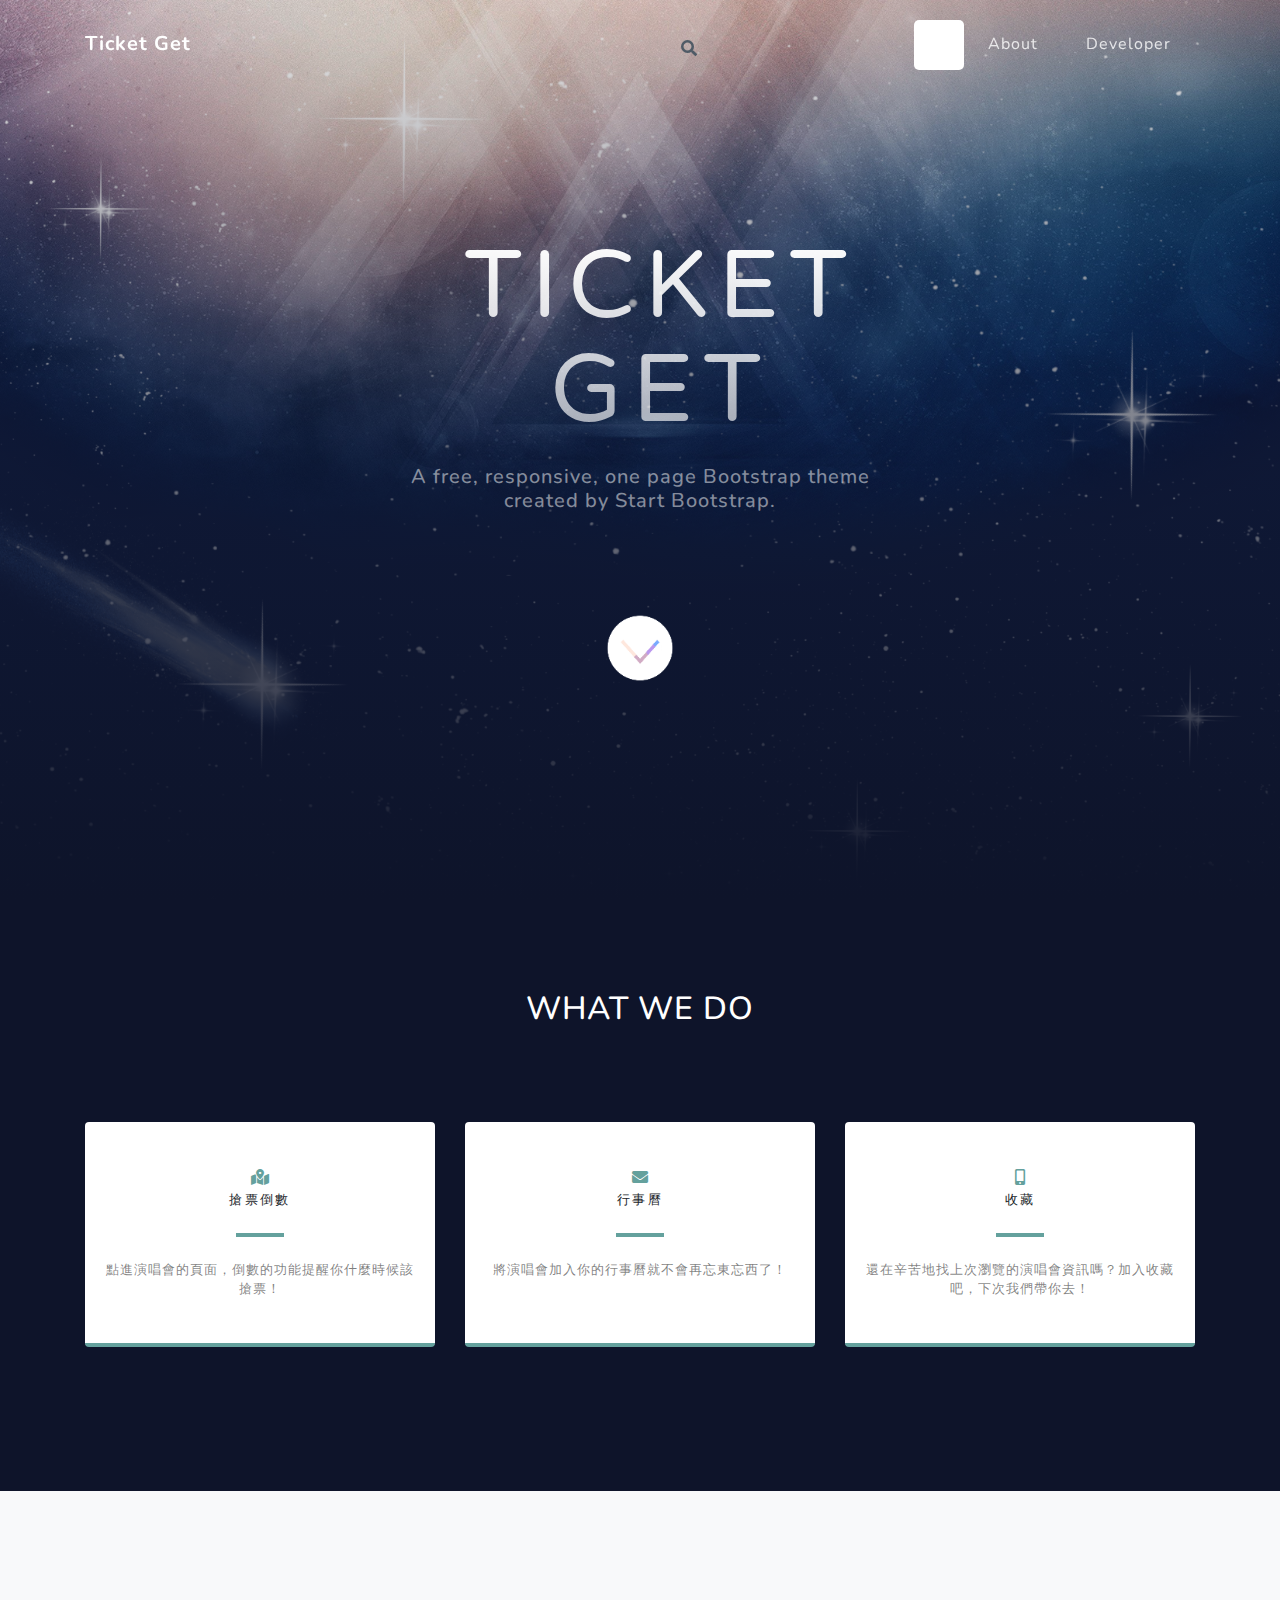
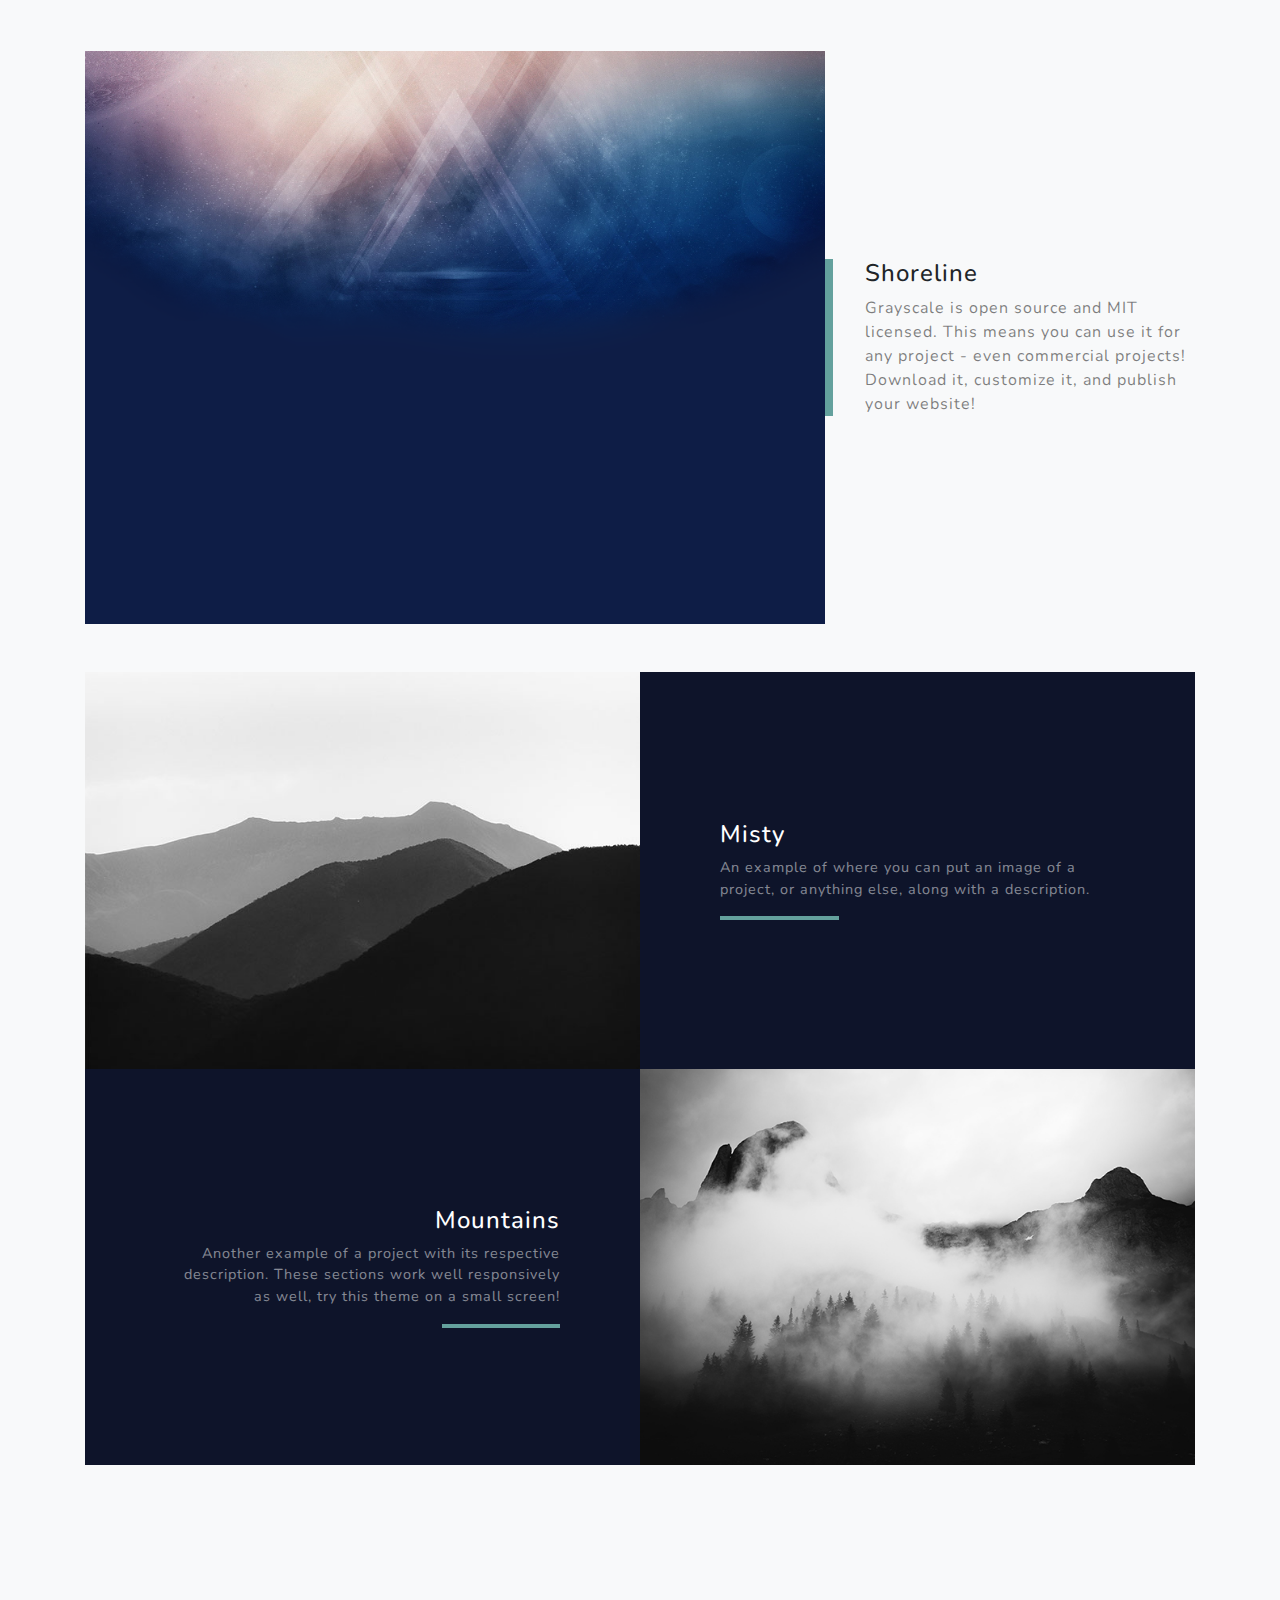
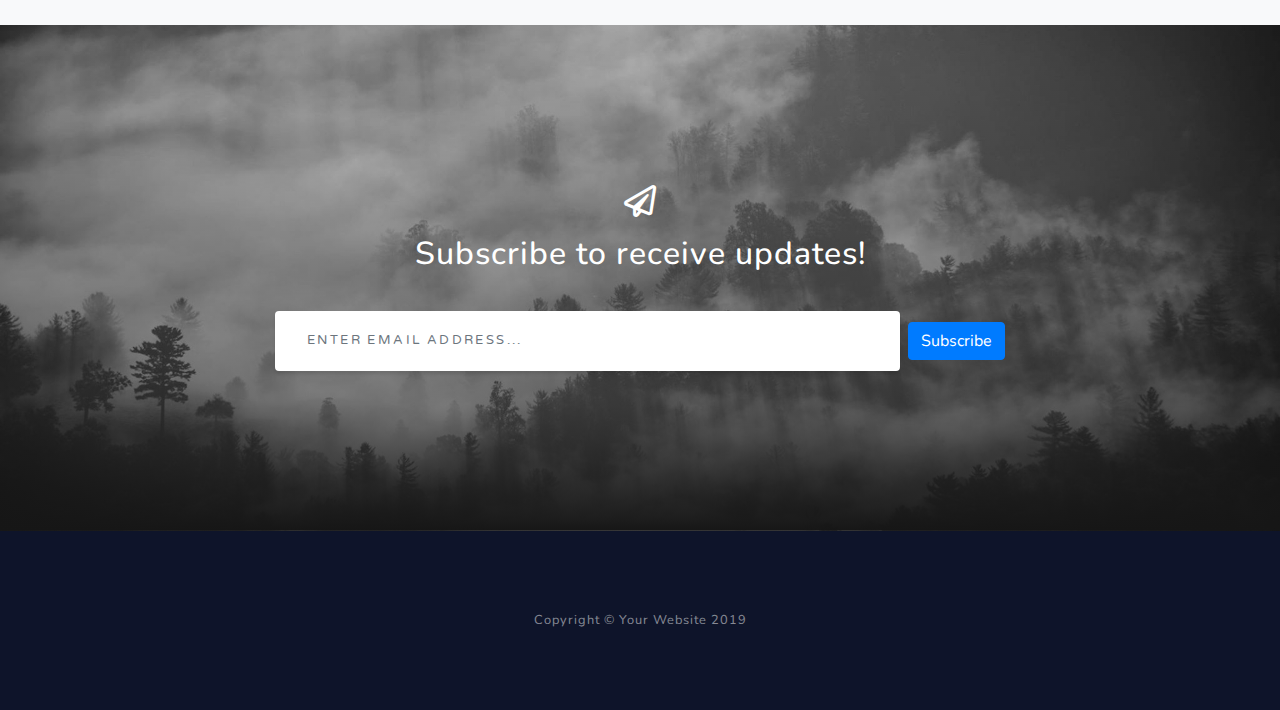
==== commit d59753b3: "athena" ====
--- a/index.html
+++ b/index.html
@@ -35,6 +35,14 @@
       </button>
       <div class="collapse navbar-collapse" id="navbarResponsive">
         <ul class="navbar-nav ml-auto">
+          <li>
+            <div class="box">
+              <div class="container-2">
+                <span class="icon"><i class="fa fa-search"></i></span>
+                <input type="search" id="search" placeholder="Search..." />
+              </div>
+            </div>
+          </li>
           <li class="nav-item">
             <a class="nav-link js-scroll-trigger" href="#about">About</a>
           </li>
--- a/css/grayscale.min.css
+++ b/css/grayscale.min.css
@@ -34,6 +34,71 @@
  #mainNav .navbar-nav .nav-item:focus{
  	outline:0;
  	}
+
+
+.container-2{
+  width: 300px;
+  vertical-align: middle;
+  white-space: nowrap;
+  position: relative;
+  top: 20px;
+}
+.container-2 input#search{
+  width: 50px;
+  height: 50px;
+  background: white;
+  border: none;
+  font-size: 10pt;
+  float: right;
+  color: #262626;
+  padding-left: 35px;
+  -webkit-border-radius: 5px;
+  -moz-border-radius: 5px;
+  border-radius: 5px;
+  color: #fff;
+ 
+  -webkit-transition: width .55s ease;
+  -moz-transition: width .55s ease;
+  -ms-transition: width .55s ease;
+  -o-transition: width .55s ease;
+  transition: width .55s ease;
+}
+
+.container-2 input#search::-webkit-input-placeholder {
+   color: #65737e;
+}
+ 
+.container-2 input#search:-moz-placeholder { /* Firefox 18- */
+   color: #65737e;  
+}
+ 
+.container-2 input#search::-moz-placeholder {  /* Firefox 19+ */
+   color: #65737e;  
+}
+ 
+.container-2 input#search:-ms-input-placeholder {  
+   color: #65737e;  
+}
+.container-2 .icon{
+  position: absolute;
+  top: 50%;
+  margin-left: 17px;
+  margin-top: 17px;
+  z-index: 1;
+  color: #4f5b66;
+}
+.container-2 input#search:focus, .container-2 input#search:active{
+  outline:none;
+  width: 300px;
+}
+ 
+.container-2:hover input#search{
+width: 300px;
+}
+ 
+.container-2:hover .icon{
+  color: #93a2ad;
+}
 
  @media (min-width:992px){
  	#mainNav{
